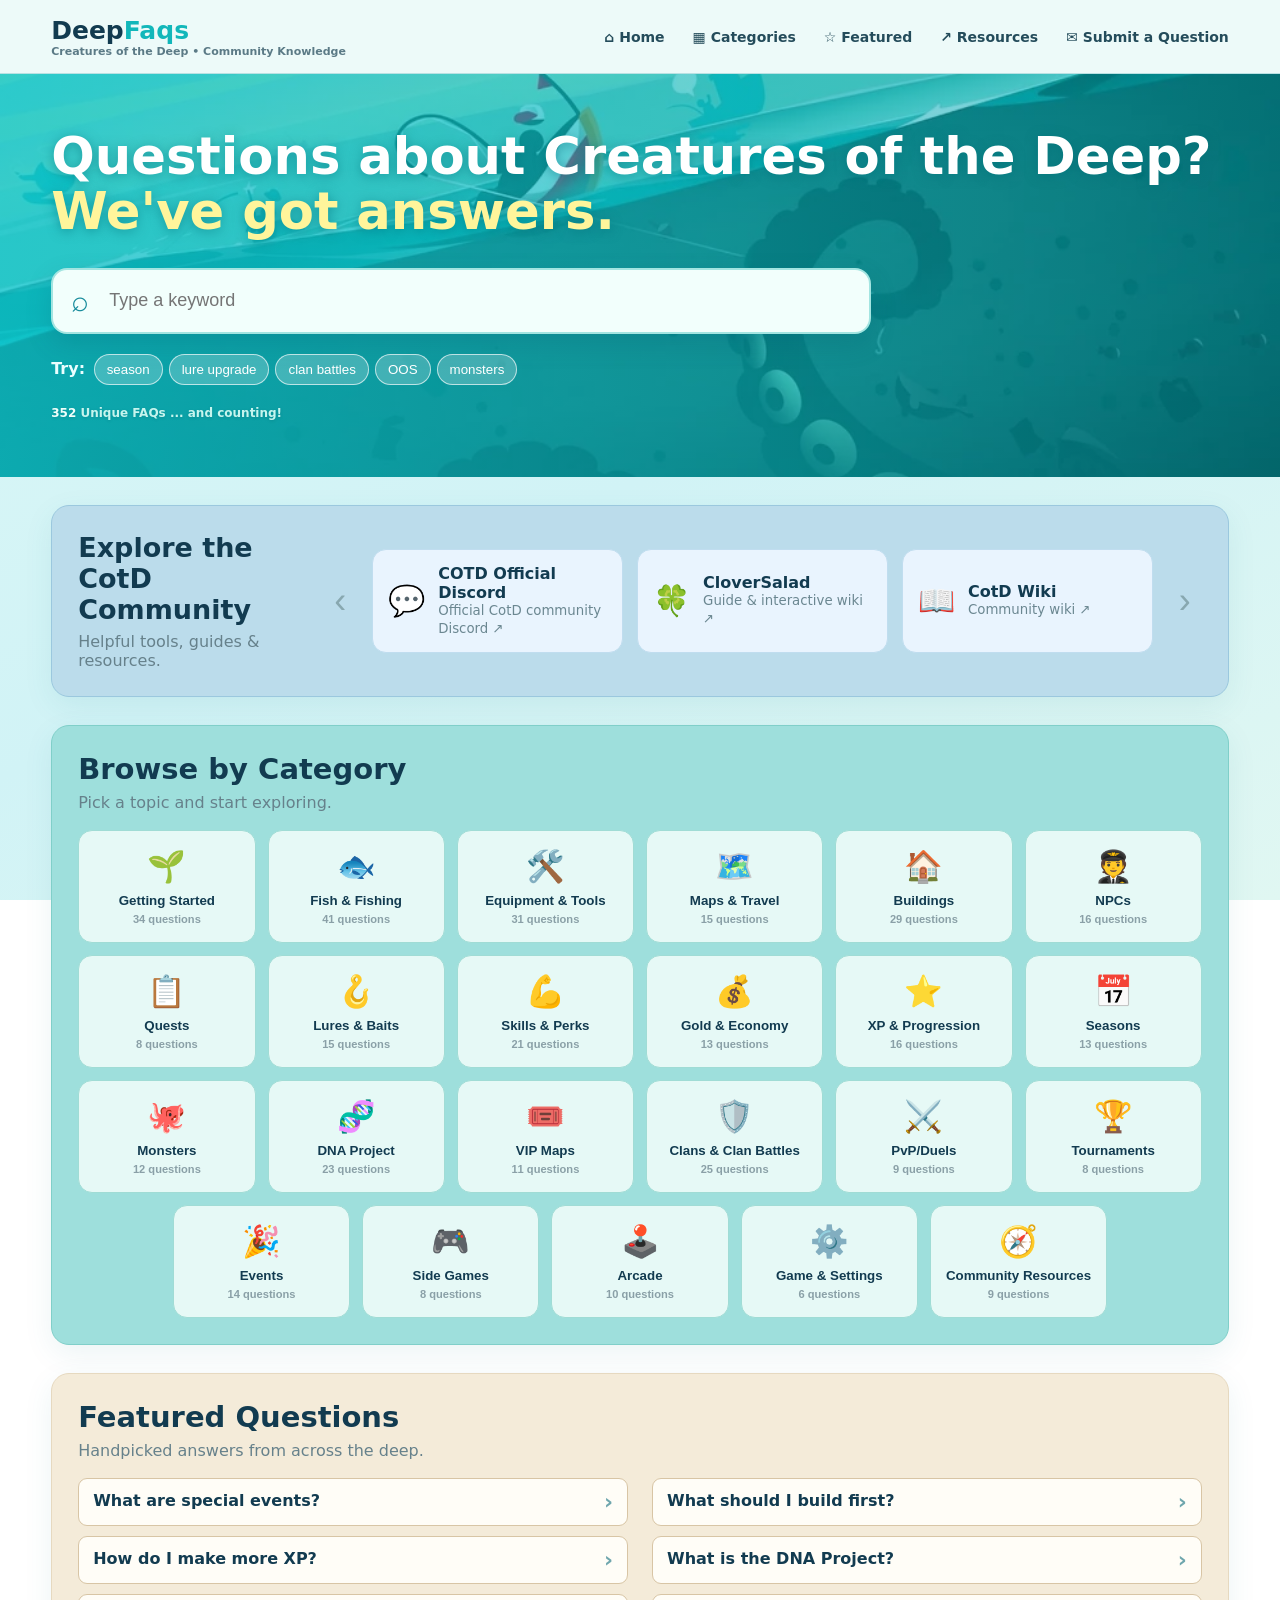
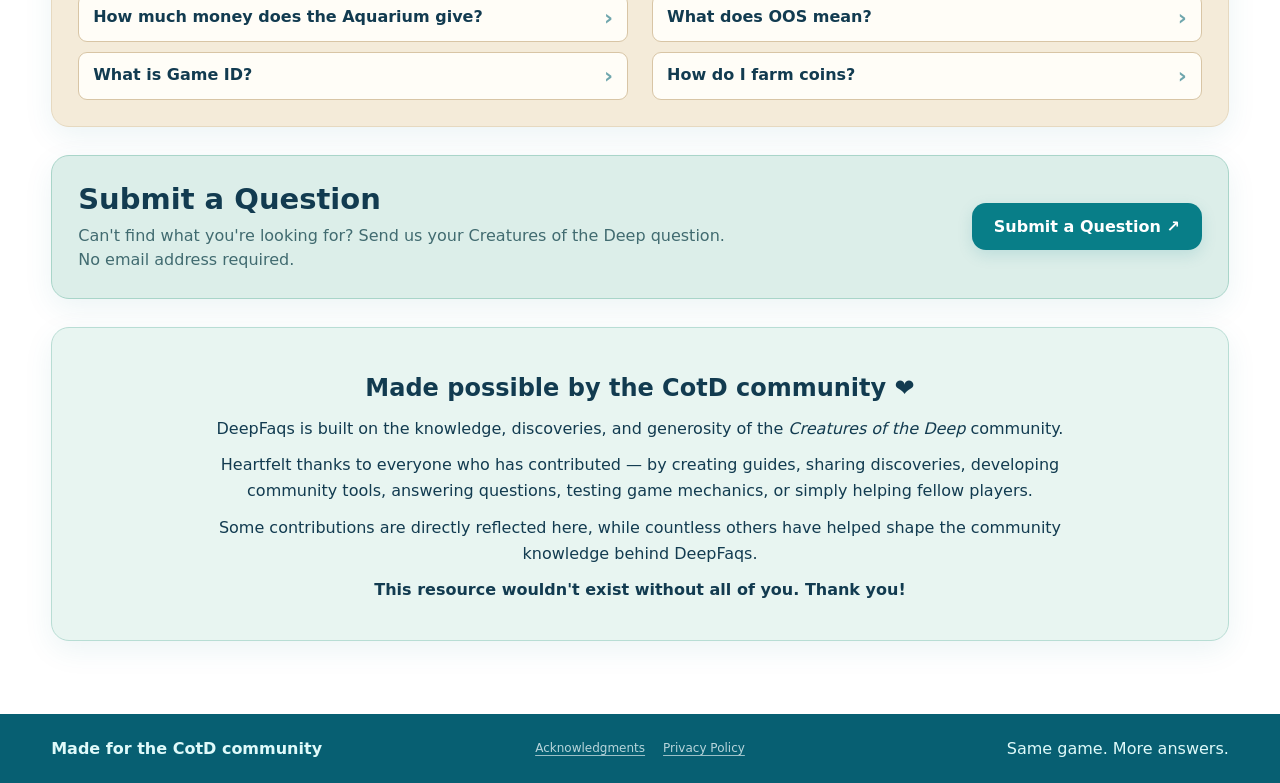
==== index.html @ bf7c3bdf "Add files via upload" ====
<!doctype html>
<html lang="en">
<head>
<meta charset="utf-8"><meta name="viewport" content="width=device-width,initial-scale=1">
<title>DeepFaqs — Creatures of the Deep FAQ</title>
<meta name="description" content="Got questions about Creatures of the Deep? Find quick answers, gameplay tips, and helpful community resources—all in one place! 🎣">
<meta property="og:type" content="website">
<meta property="og:site_name" content="DeepFaqs">
<meta property="og:title" content="Creatures of the Deep FAQ">
<meta property="og:description" content="Got questions about Creatures of the Deep? Find quick answers, gameplay tips, and helpful community resources—all in one place! 🎣">
<meta property="og:url" content="https://deepfaqs.com/">
<meta name="twitter:card" content="summary">
<meta name="twitter:title" content="Creatures of the Deep FAQ">
<meta name="twitter:description" content="Got questions about Creatures of the Deep? Find quick answers, gameplay tips, and helpful community resources—all in one place! 🎣">
<link rel="stylesheet" href="styles.css">
</head>
<body>
<header>
  <a class="brand" href="#home"><span><b>Deep<span>Faqs</span></b><small>Creatures of the Deep • Community Knowledge</small></span></a>
  <nav><a href="#home">⌂ Home</a><a href="#categories">▦ Categories</a><a href="#popular">☆ Featured</a><a href="#resources">↗ Resources</a><a href="#submit-question">✉ Submit a Question</a></nav>
</header>

<main id="home">
<section class="hero">
 <div class="hero-inner">
  <h1>Questions about Creatures of the Deep?<br><em>We've got answers.</em></h1>
  <label class="search"><span>⌕</span><input id="searchInput" placeholder="Type a keyword" autocomplete="off"></label>
  <div class="try">Try: <button>season</button><button>lure upgrade</button><button>clan battles</button><button>OOS</button><button>monsters</button></div>
  <div class="hero-stats" aria-label="DeepFaqs question count"><span><strong id="totalFaqCount">—</strong> Unique FAQs ... and counting!</span></div>
 </div>
</section>

<section id="searchPanel" class="panel hidden">
 <div class="heading"><div><h2>Search Results</h2><p id="resultCount"></p></div><button id="clearSearch">Clear</button></div>
 <div id="results" class="faq-list"></div>
</section>

<section id="resources" class="panel resources">
 <div class="resource-title"><h2>Explore the<br>CotD Community</h2><p>Helpful tools, guides &amp; resources.</p></div>
 <button class="arrow" id="prev">‹</button><div id="resourceCards" class="resource-cards"></div><button class="arrow" id="next">›</button>
</section>

<section id="categories" class="panel">
 <div class="heading"><div><h2>Browse by Category</h2><p>Pick a topic and start exploring.</p></div></div>
 <div id="categoryGrid" class="category-grid"></div>
</section>

<section id="categoryPanel" class="panel hidden">
 <div class="heading"><div><h2 id="categoryTitle"></h2></div><button id="closeCategory">Close</button></div>
 <div id="categoryQuestions" class="faq-list"></div>
</section>

<section id="popular" class="panel">
 <div class="heading"><div><h2>Featured Questions</h2><p>Handpicked answers from across the deep.</p></div></div>
 <div id="popularGrid" class="popular-grid"></div>
</section>
<section id="submit-question" class="panel submit-question">
 <div class="submit-copy"><h2>Submit a Question</h2><p>Can't find what you're looking for? Send us your Creatures of the Deep question.</p><p class="no-email-note">No email address required.</p></div>
 <a class="submit-button" href="https://docs.google.com/forms/d/e/1FAIpQLSfME7LRfwENeoawdsYtV3456_2HnVjpWzk8aNF5sAih8KR_NQ/viewform" target="_blank" rel="noopener noreferrer">Submit a Question ↗</a>
</section>
<section id="acknowledgments" class="panel acknowledgments">
 <div class="acknowledgments-inner">
  <h2>Made possible by the CotD community ❤️</h2>
  <p>DeepFaqs is built on the knowledge, discoveries, and generosity of the <em>Creatures of the Deep</em> community.</p>
  <p>Heartfelt thanks to everyone who has contributed — by creating guides, sharing discoveries, developing community tools, answering questions, testing game mechanics, or simply helping fellow players.</p>
  <p>Some contributions are directly reflected here, while countless others have helped shape the community knowledge behind DeepFaqs.</p>
  <p><strong>This resource wouldn't exist without all of you. Thank you!</strong></p>
 </div>
</section>
</main>

<footer><b>Made for the CotD community</b><span class="footer-links"><a href="#acknowledgments">Acknowledgments</a><a href="privacy.html">Privacy Policy</a></span><span>Same game. More answers.</span></footer>
<script src="data.js"></script><script src="app.js"></script>
</body></html>
---- styles.css ----
:root{--ink:#123b50;--teal:#12bec2;--deep:#075f72;--line:#d7edf1;--panel:rgba(255,255,255,.95)}
*{box-sizing:border-box}html{scroll-behavior:smooth}body{margin:0;font-family:Inter,ui-rounded,"Arial Rounded MT Bold",system-ui,sans-serif;color:var(--ink);background:#eaf8f7}
header{height:74px;background:rgba(255,255,255,.96);display:flex;align-items:center;justify-content:space-between;padding:0 max(4vw,28px);position:sticky;top:0;z-index:10;border-bottom:1px solid #d8eef1}
.brand{display:flex;align-items:center;gap:10px;text-decoration:none;color:var(--ink)}.brand .fish{font-size:32px}.brand b{font-size:25px;display:block}.brand b span{color:#12b7ba}.brand small{display:block;color:#5b7a86;font-size:11px;font-weight:700}
nav{display:flex;gap:28px}nav a{text-decoration:none;color:#244c5b;font-weight:800;font-size:14px}
.hero{min-height:400px;background:linear-gradient(90deg,rgba(15,194,202,.78),rgba(0,151,168,.42)),url("assets/cotd-background.png") center/cover no-repeat;display:flex;align-items:center}
.hero-inner{width:min(1180px,92%);margin:auto;padding:55px 0}.hero h1{font-size:clamp(30px,4vw,54px);line-height:1.08;margin:0 0 28px;color:#fff;text-shadow:0 2px 12px #006b7680}.hero em{font-style:normal;color:#fff59b}
.search{height:66px;background:#fff;border-radius:16px;display:flex;align-items:center;max-width:820px;box-shadow:0 8px 24px #07576c35}.search span{font-size:30px;padding:0 18px;color:#168b9b}.search input{border:0;outline:0;width:100%;font-size:18px;color:var(--ink);background:transparent;padding-right:20px}
.try{margin-top:15px;color:#eaffff;font-weight:800}.try button{border:1px solid rgba(255,255,255,.65);background:rgba(255,255,255,.22);color:#fff;border-radius:20px;padding:7px 12px;margin:5px 3px;cursor:pointer}
main{padding-bottom:45px}.panel{width:min(1180px,92%);margin:28px auto;background:var(--panel);border:1px solid var(--line);border-radius:18px;box-shadow:0 9px 30px #0b718014;padding:26px}
.resources{display:grid;grid-template-columns:230px 34px 1fr 34px;align-items:center;gap:15px}.resource-title h2{font-size:27px;margin:0}.resource-title p,.heading p{color:#66818b;margin:7px 0 0}.resource-cards{display:grid;grid-template-columns:repeat(3,1fr);gap:14px}.resource-card{display:flex;align-items:center;gap:13px;padding:15px;border:1px solid var(--line);border-radius:14px;text-decoration:none;color:var(--ink);background:#fff}.resource-card:hover{transform:translateY(-2px);box-shadow:0 7px 18px #0b718018}.resource-icon{font-size:30px}.resource-card b{display:block}.resource-card small{color:#6b8791}.arrow{border:0;background:transparent;font-size:36px;color:#88a8b0;cursor:pointer}
.heading{display:flex;justify-content:space-between;align-items:center;margin-bottom:18px}.heading h2{margin:0;font-size:29px}.heading button{border:0;background:#e5f7f6;color:#087f86;border-radius:18px;padding:8px 14px;font-weight:800;cursor:pointer}
.category-grid{display:grid;grid-template-columns:repeat(5,1fr);gap:12px}.cat{border:1px solid var(--line);background:#fff;border-radius:14px;padding:17px 10px;text-align:center;cursor:pointer;color:var(--ink);font-weight:800}.cat:hover{background:#f1fbfb}.cat .ico{font-size:31px;display:block;margin-bottom:8px}
.faq-list{display:grid;gap:9px}.faq{border:1px solid var(--line);background:#fff;border-radius:12px;padding:13px 15px}.faq b{font-size:15px}.faq .pending{display:block;color:#8aa0a7;font-size:12px;margin-top:5px}
.popular-grid{display:grid;grid-template-columns:1fr 1fr;gap:10px 24px}.popular-item{padding:12px 14px;border-bottom:1px solid var(--line);font-weight:750}.popular-item span{float:right;color:#6fa6ad}
footer{background:#075f72;color:#dffafa;padding:25px max(4vw,28px);display:flex;justify-content:space-between}.hidden{display:none!important}
@media(max-width:850px){header nav{display:none}.resources{grid-template-columns:1fr}.resources .arrow{display:none}.resource-cards{grid-template-columns:1fr 1fr}.category-grid{grid-template-columns:repeat(3,1fr)}.popular-grid{grid-template-columns:1fr}}
@media(max-width:540px){.hero{min-height:370px}.hero-inner{padding:35px 0}.resource-cards{grid-template-columns:1fr}.category-grid{grid-template-columns:repeat(2,1fr)}.panel{padding:18px}footer{gap:8px;flex-direction:column}}

.brand-shark{
  width:76px;
  height:52px;
  object-fit:contain;
  transform:scaleX(-1);
  transform-origin:center;
  flex:0 0 auto;
}
@media(max-width:540px){
  .brand-shark{width:58px;height:40px}
}

.faq p{margin:8px 0 0;line-height:1.55;color:#3f626f}
.faq-links{display:flex;flex-wrap:wrap;gap:8px;margin-top:10px}
.faq-link{display:inline-block;text-decoration:none;color:#087f86;background:#e9f8f7;border:1px solid #cdeceb;border-radius:16px;padding:6px 10px;font-size:12px;font-weight:800}
.faq-link:hover{background:#dff4f2}

/* v0.1.14 — softer ocean color treatment; layout unchanged */
:root{--panel:rgba(230,247,247,.94);--line:#bcdfe2}
body{background:linear-gradient(155deg,#e5f5f4 0%,#dff2f6 48%,#eaf7ef 100%);background-attachment:fixed}
header{background:rgba(238,250,249,.97);border-bottom-color:#b9e1e3}
.search{background:#f2fffc;border:2px solid #a3e5e1;box-shadow:0 10px 26px #07576c30}
.panel{background:rgba(229,246,246,.94);border-color:#b9dfe2;box-shadow:0 9px 30px #0b718014}
.panel:has(.resources){background:rgba(216,241,233,.94)}
.resource-card{background:#e5f1fb;border-color:#c5e0ee}
.resource-card:nth-child(2){background:#e5f5f4;border-color:#bfe2de}
.resource-card:nth-child(3){background:#fff0d5;border-color:#efdcb8}
.cat{background:#e5f5f4;border-color:#c0e1dc;transition:background .15s,transform .15s}
.cat:nth-child(4n + 2){background:#e5f1fb;border-color:#c5dfee}
.cat:nth-child(4n + 3){background:#fff0d5;border-color:#eddab5}
.cat:nth-child(4n){background:#d8f1e9;border-color:#b9dfd2}
.cat:hover{background:#c6ece9;transform:translateY(-2px)}
.faq{background:#f0faf9;border-color:#c4e5e5}
.faq:nth-child(even){background:#e7f3fc;border-color:#c7dfea}
.faq:nth-child(4n){background:#fef3df;border-color:#eddfc2}
.popular-item{background:rgba(255,255,255,.24);border-radius:8px;border-bottom-color:#bddde0}
.faq-link{background:#d9f3ef}


/* v0.1.15 — consistent section color identities, muted sand */
body{background:linear-gradient(155deg,#e5f5f4 0%,#e6f4f6 55%,#e7f5f0 100%);background-attachment:fixed}
/* Community: coordinated ocean blue */
#resources.panel{background:#e3f0fc;border-color:#c4ddec}
#resources .resource-card,#resources .resource-card:nth-child(2),#resources .resource-card:nth-child(3){background:#f0f7fe;border-color:#c9dfef}
#resources .resource-card:hover{background:#d6eafb}
/* Categories: coordinated seafoam, not random alternating colors */
#categories.panel{background:#ddf3f1;border-color:#b7e0da}
#categories .cat,#categories .cat:nth-child(4n + 2),#categories .cat:nth-child(4n + 3),#categories .cat:nth-child(4n){background:#effaf8;border-color:#c0e2dc}
#categories .cat:hover{background:#ccece7}
/* Popular: quieter warm sand */
#popular.panel{background:#f4ebd9;border-color:#e6d9c0}
#popular .popular-item{background:#fbf5e9;border-bottom-color:#e3d5bd}
/* Search and FAQ details: unified lagoon green */
#searchPanel.panel,#categoryPanel.panel{background:#ddf1e9;border-color:#b8decd}
#searchPanel .faq,#categoryPanel .faq,#searchPanel .faq:nth-child(even),#categoryPanel .faq:nth-child(even),#searchPanel .faq:nth-child(4n),#categoryPanel .faq:nth-child(4n){background:#f0faf5;border-color:#c4e3d5}
#searchPanel .faq-link,#categoryPanel .faq-link{background:#dff3e9;border-color:#b7dfcd}

/* v0.1.16 — deepen section panes for button contrast */
#resources.panel{background:#bbdceb;border-color:#9bc8de}
#categories.panel{background:#b7ddd5;border-color:#96c9bf}

/* v0.1.18 — navigable popular questions and question submission */
.popular-item{display:block;width:100%;text-align:left;color:var(--ink);font:inherit;font-weight:750;cursor:pointer;border:1px solid #e3d5bd;border-radius:9px;transition:background .15s,transform .15s,box-shadow .15s}
.popular-item:hover,.popular-item:focus-visible{background:#fffaf1!important;transform:translateY(-2px);box-shadow:0 4px 12px #866c3820;outline-color:#0d8990}
.popular-item span{font-size:22px;line-height:1}
.faq{scroll-margin-top:100px}
.faq-highlight{outline:3px solid #159c9d;outline-offset:2px;box-shadow:0 0 0 6px #159c9d1b;background:#fff!important;transition:box-shadow .2s}
.submit-question{display:flex;align-items:center;justify-content:space-between;gap:24px;background:#dceee9;border-color:#a9d5c9}
.submit-copy h2{font-size:29px;margin:0 0 8px}
.submit-copy p{margin:0;color:#416b70;line-height:1.5;max-width:680px}
.submit-button{display:inline-flex;align-items:center;justify-content:center;flex-shrink:0;border-radius:14px;padding:14px 22px;background:#087e88;color:white;text-decoration:none;font-weight:800;box-shadow:0 5px 15px #087e8825}
.submit-button:hover,.submit-button:focus-visible{background:#05646e}
@media(max-width:650px){.submit-question{flex-direction:column;align-items:stretch}.submit-button{width:100%}}

/* v0.1.26 — privacy footer link and standalone policy page */
footer a{color:#e6ffff;text-decoration:underline;text-underline-offset:3px;font-weight:700}
footer a:hover,footer a:focus-visible{color:#fff}
.privacy-main{width:min(880px,92%);margin:38px auto 55px;padding:0}
.privacy-panel{background:#f0faf5;border:1px solid #b8decd;border-radius:18px;padding:clamp(22px,4vw,44px);box-shadow:0 9px 30px #0b718014}
.privacy-panel h1{margin:0 0 8px;font-size:clamp(30px,4vw,42px)}
.privacy-panel h2{font-size:20px;margin:28px 0 8px}
.privacy-panel p,.privacy-panel li{line-height:1.7;color:#365a66}
.privacy-panel a{color:#087e88;overflow-wrap:anywhere}
.privacy-updated{font-size:14px;color:#66818b!important}
.privacy-back{display:inline-block;margin-bottom:18px;color:#087e88;font-weight:800;text-decoration:none}
@media(max-width:850px){footer{flex-wrap:wrap;gap:10px}}

/* v0.1.27 — centered footer privacy link */
footer{display:grid;grid-template-columns:1fr auto 1fr;align-items:center;column-gap:20px}
footer>a{justify-self:center;text-align:center}
footer>span{justify-self:end;text-align:right}
@media(max-width:650px){footer{display:flex;flex-direction:column;align-items:center;text-align:center;gap:10px}footer>span{text-align:center}}

/* v0.1.31 — quieter, centered privacy link */
footer>a[href="privacy.html"]{font-size:12px;font-weight:400;color:#b8d5db;text-decoration-color:#9bbfc6;text-underline-offset:3px}
footer>a[href="privacy.html"]:hover,footer>a[href="privacy.html"]:focus-visible{color:#ffffff}

/* v0.1.32 — consistent resource carousel card dimensions */
#resources .resource-cards{align-items:stretch}
#resources .resource-card{height:104px;min-width:0;box-sizing:border-box;overflow-wrap:anywhere}
#resources .resource-card>span:last-child{min-width:0}
#resources .resource-card small{display:block;line-height:1.35}
@media(max-width:850px){#resources .resource-card{height:112px}}
@media(max-width:540px){#resources .resource-card{height:96px}}
/* Compact structured price table inside FAQ answers */
.faq-data-table{border-collapse:collapse;margin:12px 0 5px;max-width:390px;width:100%;font-size:14px}
.faq-data-table th,.faq-data-table td{border:1px solid #c9e2df;padding:7px 12px;text-align:left}
.faq-data-table th{background:#d8efea}
.faq-data-table tr:nth-child(even){background:#f3faf8}

/* v0.1.34: compact category rows, centered when incomplete */
.category-grid{display:flex;flex-wrap:wrap;justify-content:center;gap:12px}
.category-grid>.cat{box-sizing:border-box;min-width:0;flex:0 0 calc((100% - 60px)/6)}
@media(max-width:1050px){.category-grid>.cat{flex-basis:calc((100% - 24px)/3)}}
@media(max-width:540px){.category-grid>.cat{flex-basis:calc((100% - 12px)/2);padding:14px 7px}.category-grid>.cat .ico{font-size:27px}}

/* v0.1.35: consistent references and readable long-form FAQ answers */
.faq-links{display:flex;flex-direction:column;align-items:flex-start;gap:5px}
.faq-link-item{font-size:.92em}
.faq p + p{margin-top:9px}

/* v0.1.37 — two-resource carousel and scannable daily rewards */
#resources .resource-cards{grid-template-columns:repeat(2,minmax(0,1fr))}
.faq-bullets{margin:8px 0 5px;padding-left:21px;line-height:1.55}
.faq-bullets li+li{margin-top:5px}
@media(max-width:540px){#resources .resource-cards{grid-template-columns:minmax(0,1fr)}#resources .resource-card:nth-child(2){display:none}#resources .arrow{display:block}#resources .resources{grid-template-columns:32px minmax(0,1fr) 32px}#resources .resource-title{grid-column:1/-1}#resources #prev{grid-column:1;grid-row:2}#resources #resourceCards{grid-column:2;grid-row:2}#resources #next{grid-column:3;grid-row:2}}

/* v0.1.38 — restore three community resource cards on desktop */
@media(min-width:851px){#resources .resource-cards{grid-template-columns:repeat(3,minmax(0,1fr))}}
@media(min-width:541px) and (max-width:850px){#resources .resource-cards{grid-template-columns:repeat(3,minmax(0,1fr))}}

/* v0.1.39 — anchor destinations clear the sticky header */
html{scroll-padding-top:110px}
#home,#resources,#categories,#popular,#submit-question,#categoryPanel,#searchPanel{scroll-margin-top:110px}
@media(max-width:540px){html{scroll-padding-top:78px}#home,#resources,#categories,#popular,#submit-question,#categoryPanel,#searchPanel{scroll-margin-top:78px}}

/* v0.1.40 — community acknowledgments */
.acknowledgments{background:#e8f5f1;border-color:#b8ddd4;text-align:center}
.acknowledgments-inner{max-width:780px;margin:0 auto}
.acknowledgments h2{margin-bottom:14px}
.acknowledgments p{line-height:1.65;margin:10px auto}
.footer-links{display:flex;justify-content:center;align-items:center;gap:18px}
.footer-links a{font-size:12px;font-weight:400;color:#b8d5db;text-decoration:underline;text-decoration-color:#9bbfc6;text-underline-offset:3px}
.footer-links a:hover,.footer-links a:focus-visible{color:white}
#acknowledgments{scroll-margin-top:110px}
@media(max-width:540px){#acknowledgments{scroll-margin-top:78px}.footer-links{flex-wrap:wrap}}


/* v0.1.41 — responsive community resource carousel */
#resources .resources{min-width:0}
#resources .resource-title,#resources .resource-cards,#resources .resource-card{min-width:0}
#resources .resource-card>span:last-child{min-width:0;overflow-wrap:normal;word-break:normal}
#resources .resource-card b,#resources .resource-card small{overflow-wrap:break-word;word-break:normal}
@media (min-width:541px) and (max-width:850px){
  #resources.resources{grid-template-columns:30px minmax(0,1fr) 30px;gap:10px}
  #resources .resource-title{grid-column:1/-1;grid-row:1}
  #resources #prev{display:block;grid-column:1;grid-row:2}
  #resources #resourceCards{grid-column:2;grid-row:2;grid-template-columns:repeat(2,minmax(0,1fr))}
  #resources .resource-card:nth-child(n+3){display:none}
  #resources #next{display:block;grid-column:3;grid-row:2}
}
@media (max-width:540px){
  #resources.resources{display:grid;grid-template-columns:24px minmax(0,1fr) 24px;column-gap:7px;row-gap:12px;align-items:center}
  #resources .resource-title{grid-column:1/-1;grid-row:1;width:100%}
  #resources .resource-title h2{font-size:clamp(22px,7vw,27px);line-height:1.15}
  #resources #prev{display:block;grid-column:1;grid-row:2;font-size:30px;padding:0}
  #resources #resourceCards{grid-column:2;grid-row:2;display:grid;grid-template-columns:minmax(0,1fr);width:100%;min-width:0;gap:0}
  #resources .resource-card{display:flex;min-width:0;width:100%;height:auto;min-height:106px;padding:12px 10px;gap:9px}
  #resources .resource-card:nth-child(n+2){display:none}
  #resources .resource-icon{font-size:25px;flex:0 0 auto}
  #resources #next{display:block;grid-column:3;grid-row:2;font-size:30px;padding:0}
}
/* Balanced wrapping without manual line breaks; preserves the approved copy. */
.acknowledgments-inner{max-width:880px}
.acknowledgments p{text-wrap:pretty}
.acknowledgments h2{text-wrap:balance}

/* v0.1.46 — understated live collection counts beneath suggested searches */
.hero-stats{display:flex;align-items:center;flex-wrap:wrap;gap:6px 10px;margin-top:14px;color:rgba(255,255,255,.86);font-size:12px;font-weight:500;line-height:1.5;text-shadow:0 1px 3px rgba(0,70,80,.2)}
.hero-stats strong{color:#fff;font-weight:750}
.hero-stats-separator{opacity:.65}
@media(max-width:540px){.hero-stats{margin-top:12px;font-size:11px;gap:4px 7px}}

/* v0.1.48: understated, readable count on the ocean hero */
.hero-stats{color:#c6f5ee;font-weight:600}
.hero-stats strong{color:#f0fffb}

/* v0.1.53: search results are compact, accessible accordions without category labels. */
#searchPanel .search-faq{padding:0;overflow:hidden}
#searchPanel .search-faq summary{list-style:none;display:flex;align-items:center;justify-content:space-between;gap:12px;cursor:pointer;padding:13px 15px;font-size:15px;font-weight:750;color:var(--ink)}
#searchPanel .search-faq summary::-webkit-details-marker{display:none}
#searchPanel .search-faq summary::after{content:"⌄";font-size:20px;line-height:1;color:#4b8d90;flex-shrink:0;transition:transform .15s}
#searchPanel .search-faq[open] summary::after{transform:rotate(180deg)}
#searchPanel .search-faq summary:focus-visible{outline:2px solid #159c9d;outline-offset:-3px;border-radius:12px}
#searchPanel .search-faq-answer{border-top:1px solid #c4e3d5;padding:0 15px 14px}
#searchPanel .search-faq-answer p:first-child{margin-top:12px}


/* v0.1.54 color trial — Option 2 softened; CSS colors only.
   Preserve the original hero image, overlay, content and layout. */
body {
  background: linear-gradient(155deg, #ddf8f6 0%, #d1f3f6 52%, #e0f7f2 100%);
  background-attachment: fixed;
}
#categories.panel {
  background: #9edfdc;
  border-color: #80cfc9;
}
#categories .cat,
#categories .cat:nth-child(4n + 2),
#categories .cat:nth-child(4n + 3),
#categories .cat:nth-child(4n) {
  background: #effbfa;
  border-color: #a6ded9;
}
#categories .cat:hover {
  background: #d9f7f4;
}

/* v0.1.55 — early switch to two resource cards before three become cramped. */
@media (min-width:851px) and (max-width:1180px){
 #resources.resources{grid-template-columns:220px 30px minmax(0,1fr) 30px;gap:10px}
 #resources #resourceCards{grid-template-columns:repeat(2,minmax(0,1fr))}
 #resources .resource-card:nth-child(n+3){display:none}
}

/* v0.1.56a: tiny saturation adjustment ONLY. Keep all cards within each
   section identical; leave Featured Questions and FAQ cards untouched. */
#categories .cat,
#categories .cat:nth-child(4n + 2),
#categories .cat:nth-child(4n + 3),
#categories .cat:nth-child(4n) {
  background: #e6f9f6;
  border-color: #a0dcd5;
}
#resources .resource-card,
#resources .resource-card:nth-child(2),
#resources .resource-card:nth-child(3) {
  background: #e9f4fe;
  border-color: #c0ddef;
}

/* v0.1.57: Featured Questions only — subtle card-to-panel contrast.
   Preserve beige panel, category/resource colors and all layout rules. */
#popular .popular-item {
  background: #fffdf7;
  border-color: #d8c5a5;
  border-bottom-color: #d8c5a5;
}
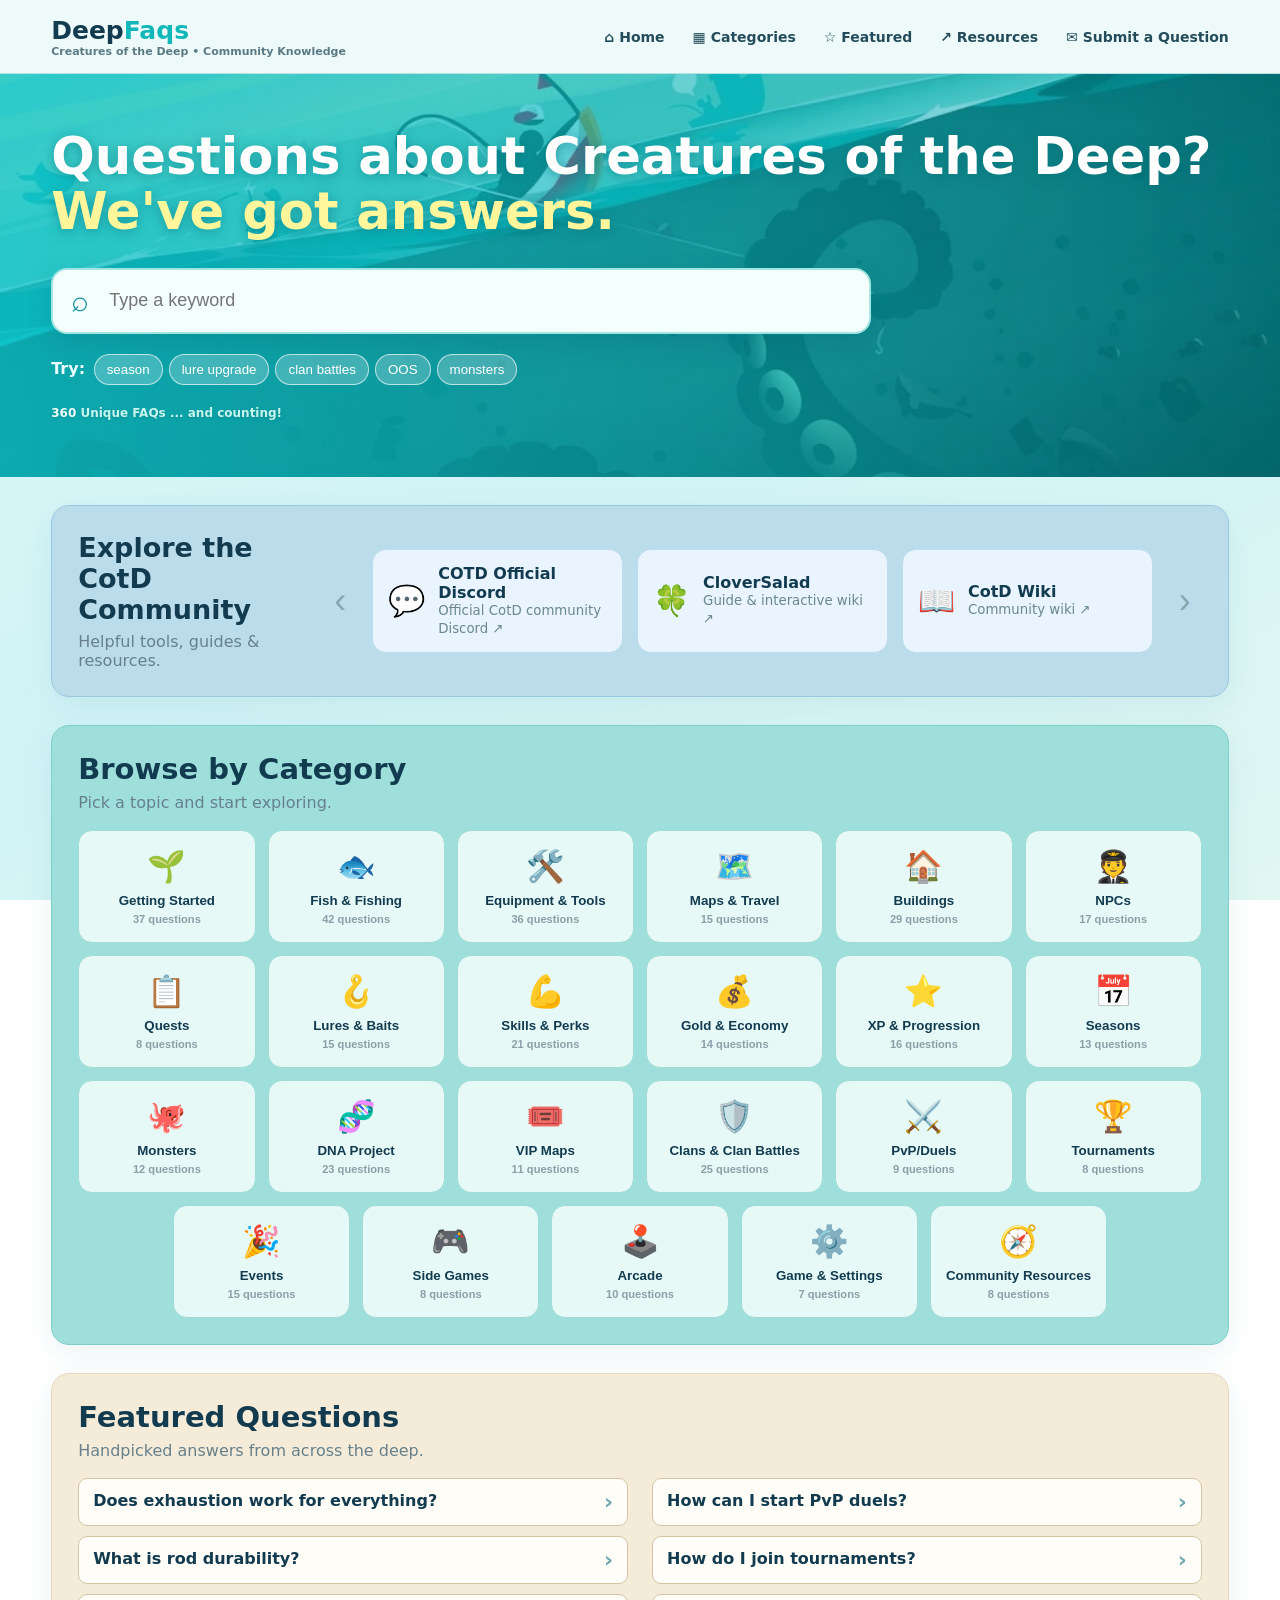
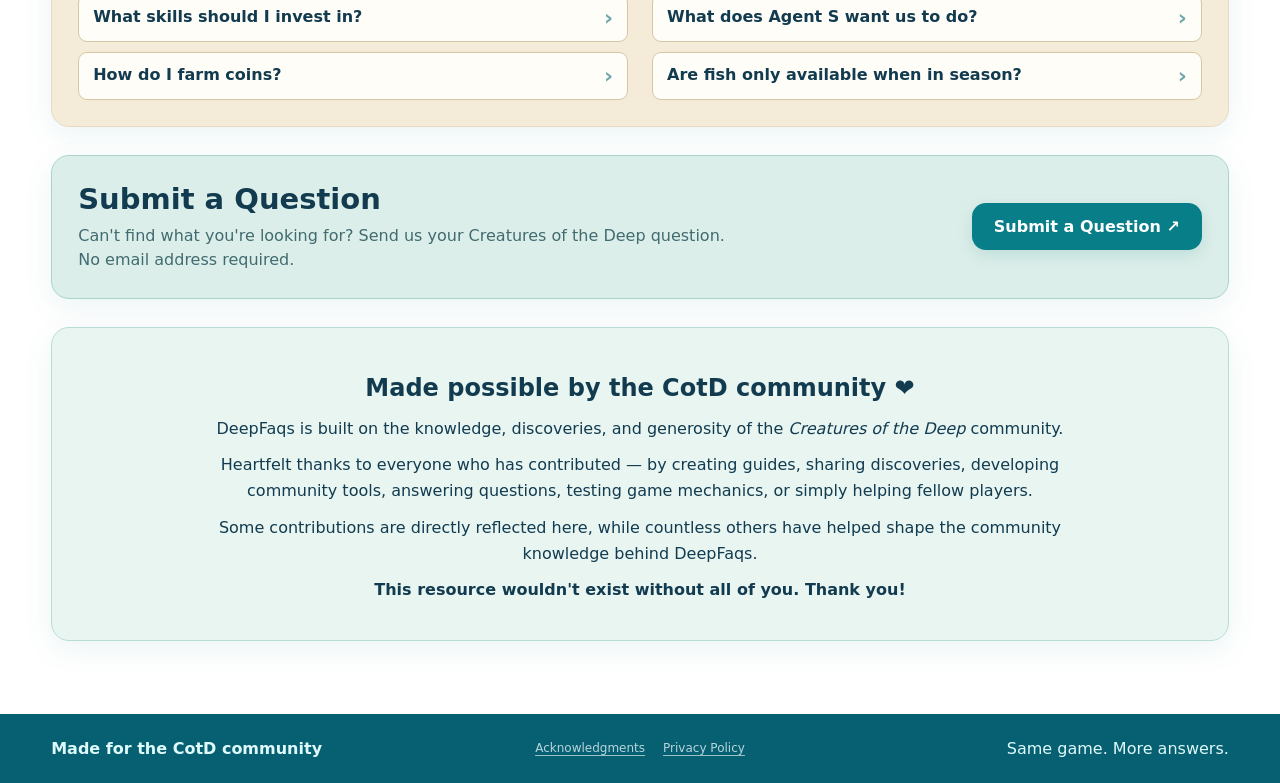
==== commit dfe16481: "Add files via upload" ====
--- a/index.html
+++ b/index.html
@@ -12,6 +12,10 @@
 <meta name="twitter:card" content="summary">
 <meta name="twitter:title" content="Creatures of the Deep FAQ">
 <meta name="twitter:description" content="Got questions about Creatures of the Deep? Find quick answers, gameplay tips, and helpful community resources—all in one place! 🎣">
+<link rel="icon" href="favicon.ico" sizes="any">
+<link rel="icon" type="image/png" sizes="32x32" href="assets/favicon-32.png">
+<link rel="icon" type="image/png" sizes="16x16" href="assets/favicon-16.png">
+<link rel="apple-touch-icon" sizes="180x180" href="assets/favicon-180.png">
 <link rel="stylesheet" href="styles.css">
 </head>
 <body>
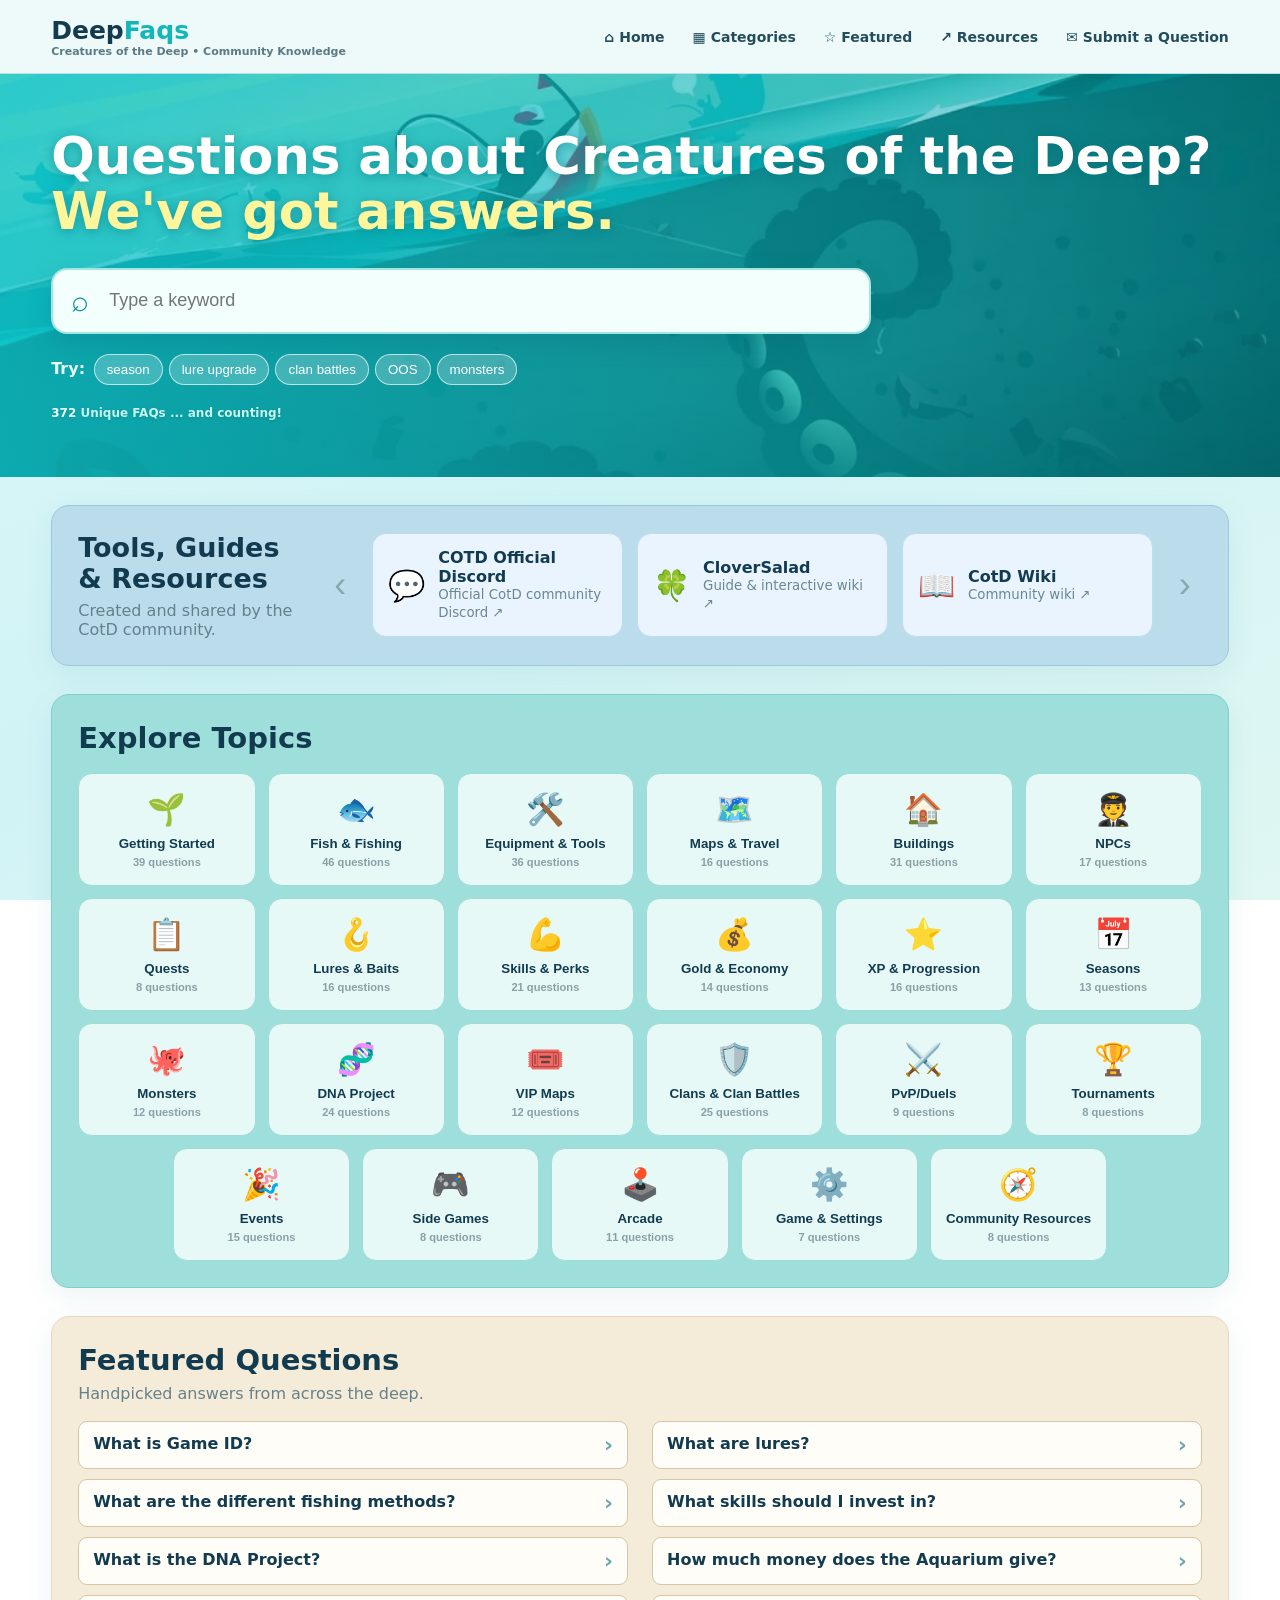
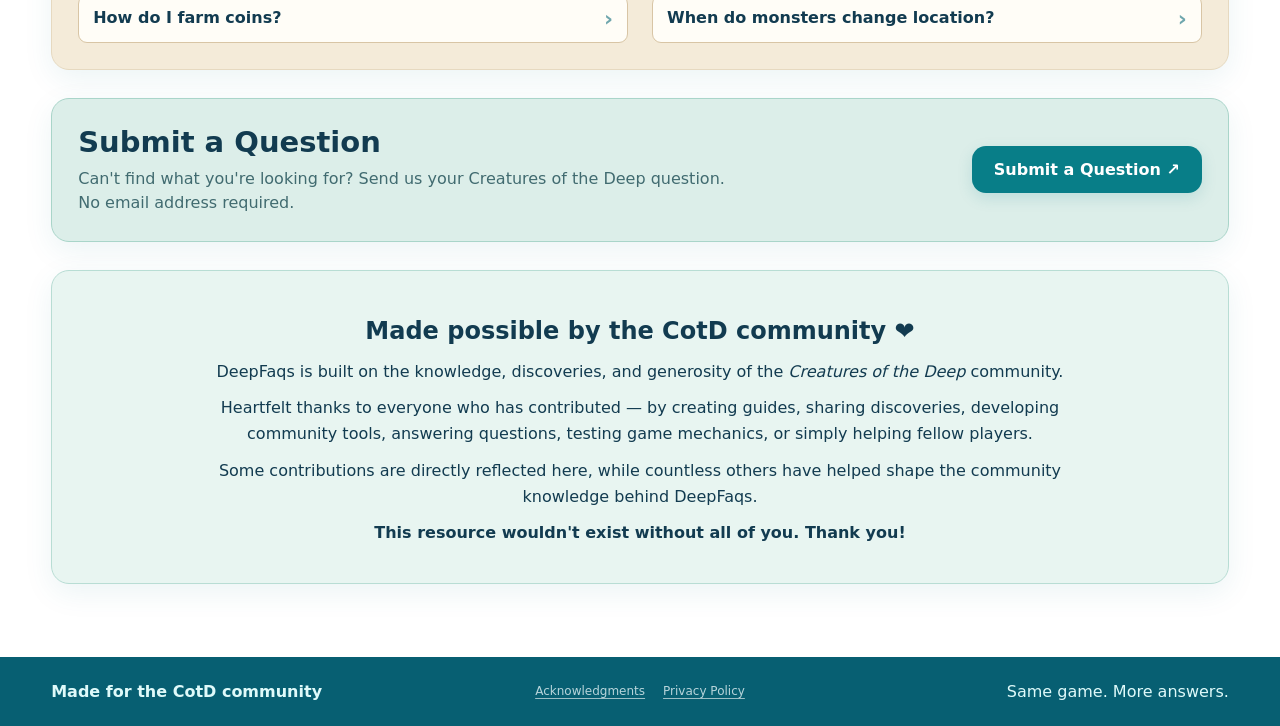
==== commit adf08332: "Add files via upload" ====
--- a/index.html
+++ b/index.html
@@ -40,12 +40,12 @@
 </section>
 
 <section id="resources" class="panel resources">
- <div class="resource-title"><h2>Explore the<br>CotD Community</h2><p>Helpful tools, guides &amp; resources.</p></div>
+ <div class="resource-title"><h2>Tools, Guides &amp; Resources</h2><p>Created and shared by the CotD community.</p></div>
  <button class="arrow" id="prev">‹</button><div id="resourceCards" class="resource-cards"></div><button class="arrow" id="next">›</button>
 </section>
 
 <section id="categories" class="panel">
- <div class="heading"><div><h2>Browse by Category</h2><p>Pick a topic and start exploring.</p></div></div>
+ <div class="heading"><div><h2>Explore Topics</h2></div></div>
  <div id="categoryGrid" class="category-grid"></div>
 </section>
 
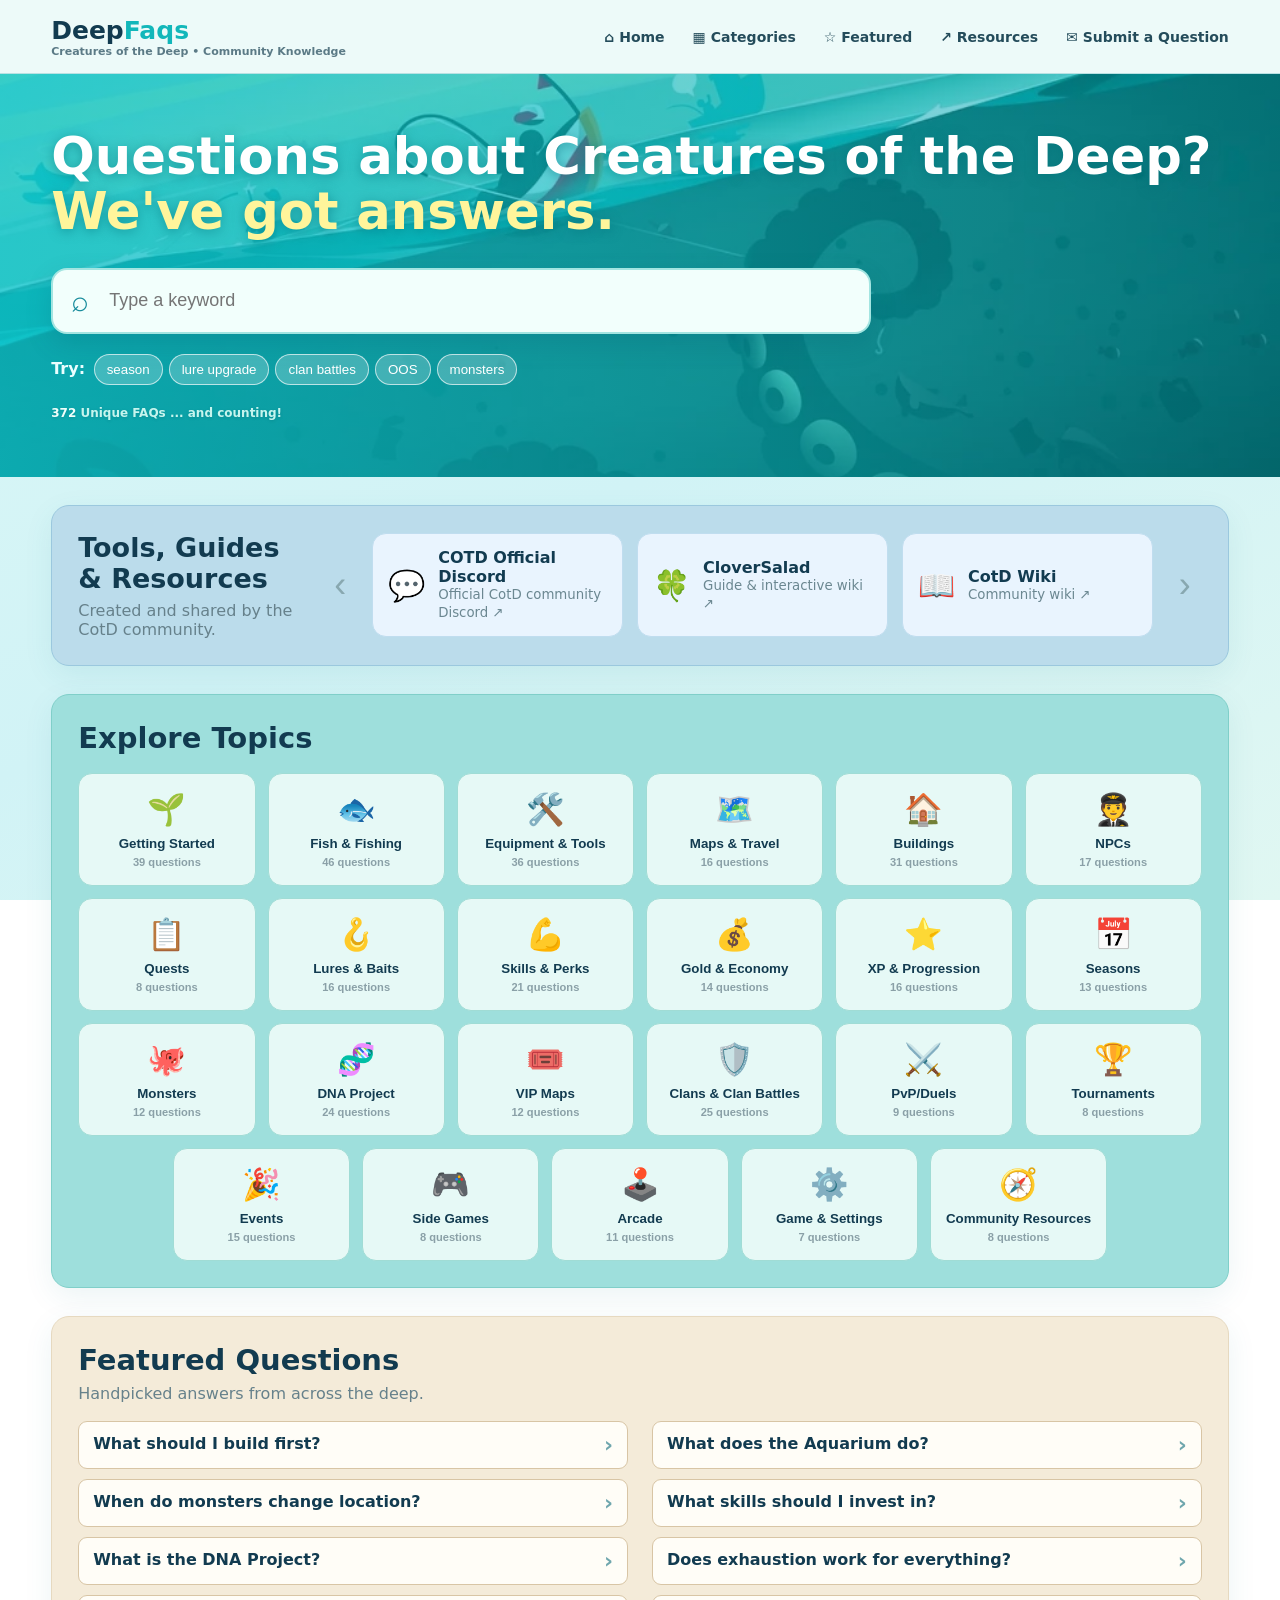
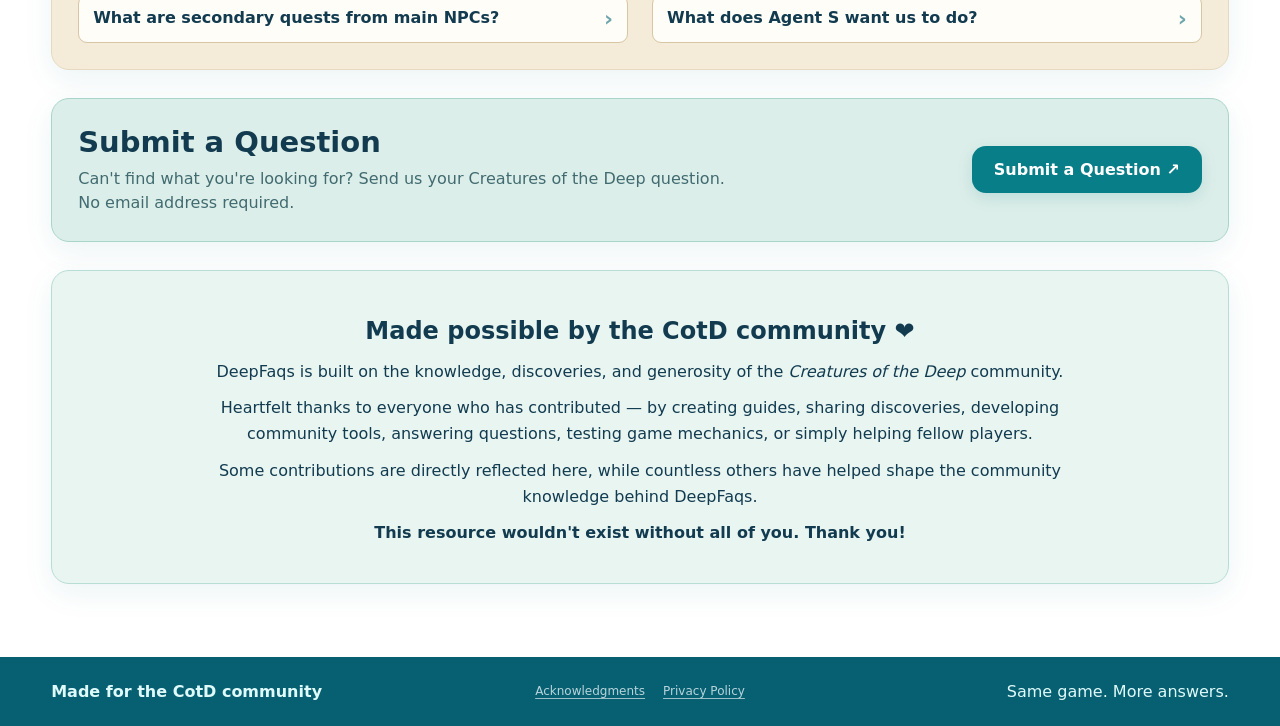
==== commit a70353f1: "Add files via upload" ====
--- a/index.html
+++ b/index.html
@@ -35,7 +35,7 @@
 </section>
 
 <section id="searchPanel" class="panel hidden">
- <div class="heading"><div><h2>Search Results</h2><p id="resultCount"></p></div><button id="clearSearch">Clear</button></div>
+ <div class="heading"><h2 id="resultCount" aria-live="polite"></h2><button id="clearSearch">Clear</button></div>
  <div id="results" class="faq-list"></div>
 </section>
 
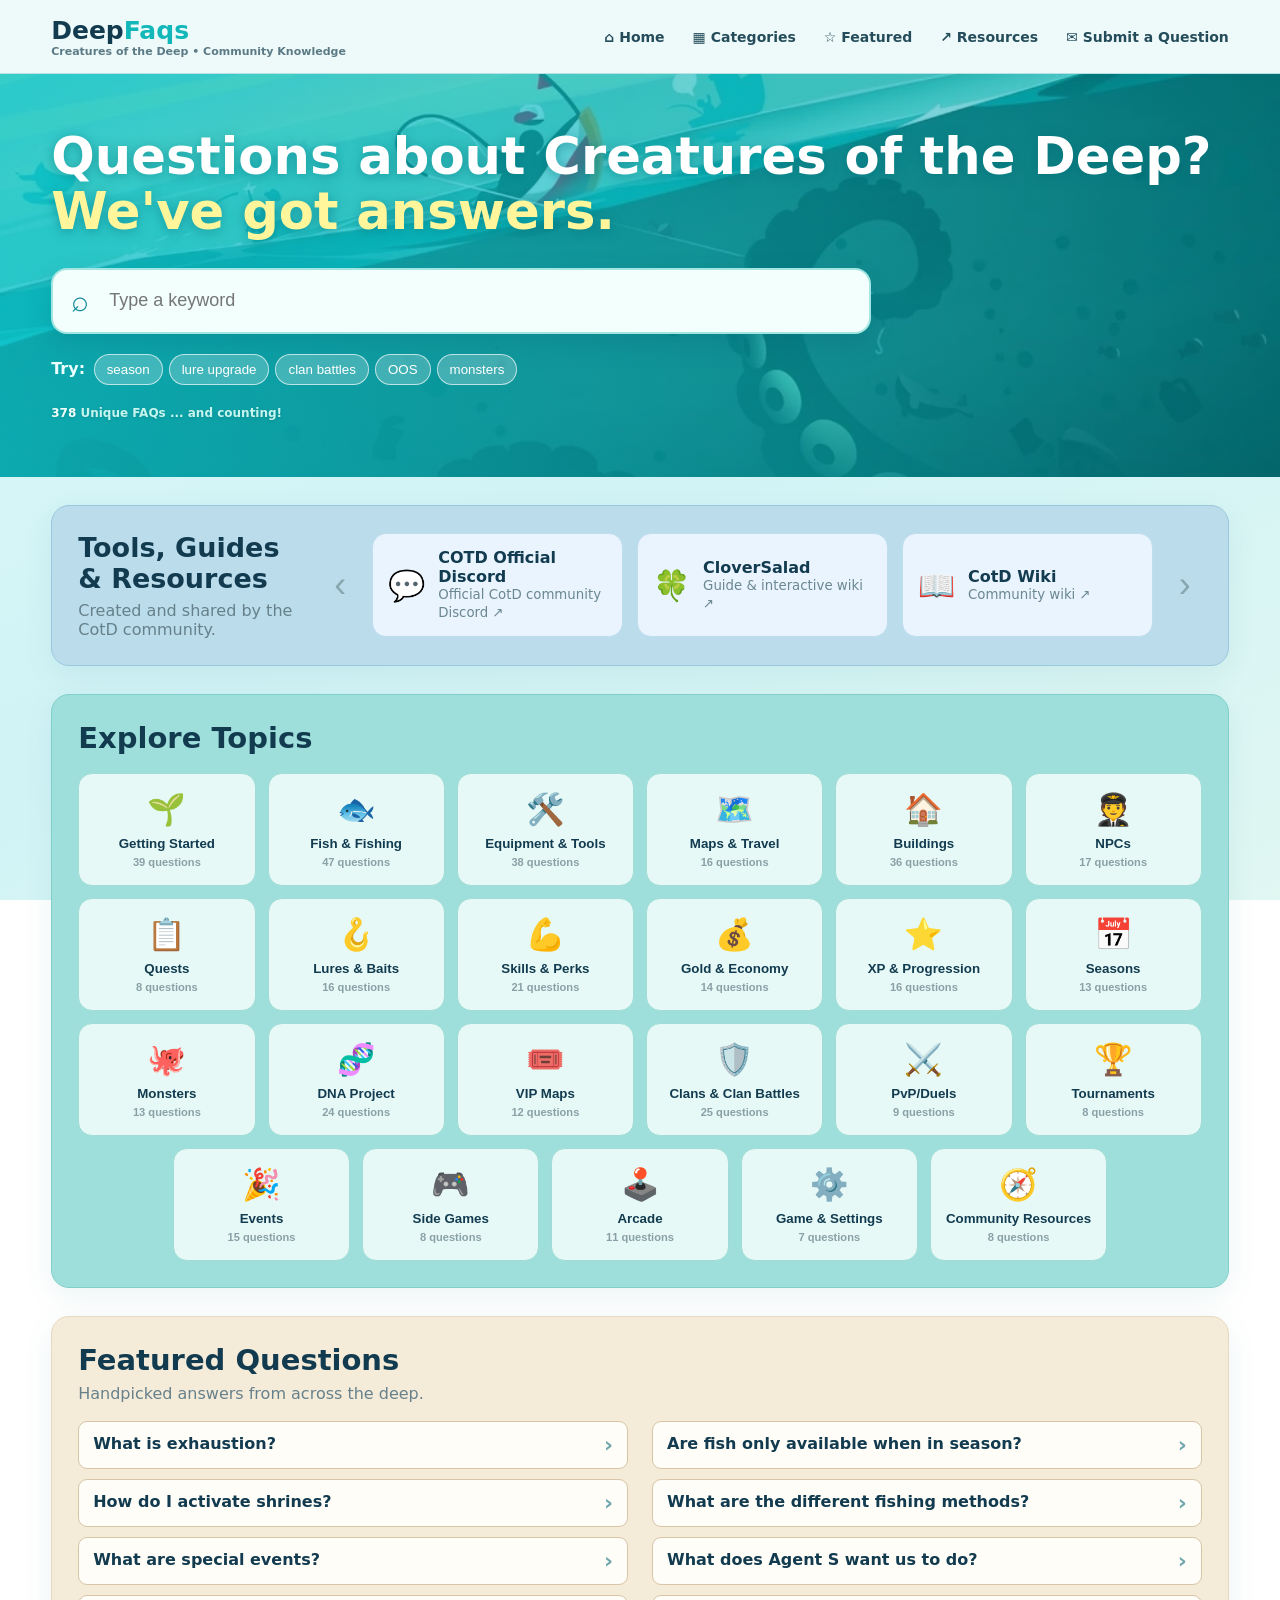
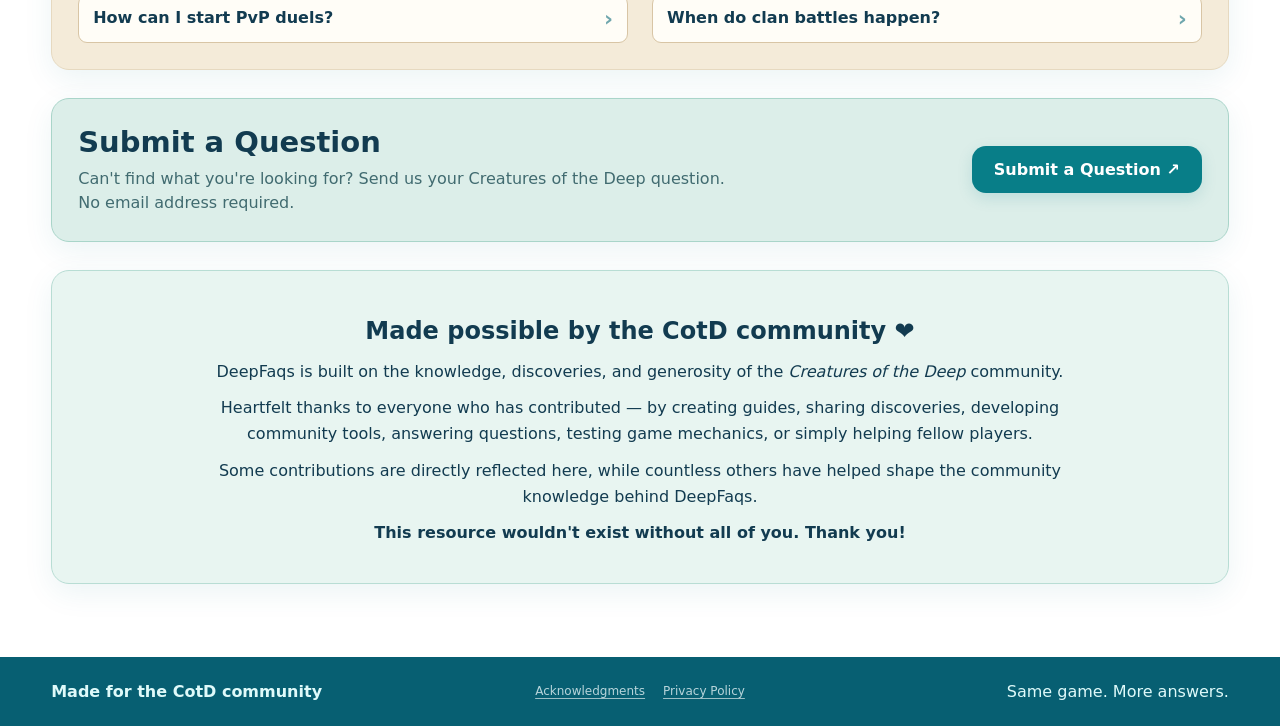
==== commit 01b57b44: "Add files via upload" ====
--- a/index.html
+++ b/index.html
@@ -4,6 +4,7 @@
 <meta charset="utf-8"><meta name="viewport" content="width=device-width,initial-scale=1">
 <title>DeepFaqs — Creatures of the Deep FAQ</title>
 <meta name="description" content="Got questions about Creatures of the Deep? Find quick answers, gameplay tips, and helpful community resources—all in one place! 🎣">
+<link rel="canonical" href="https://deepfaqs.com/">
 <meta property="og:type" content="website">
 <meta property="og:site_name" content="DeepFaqs">
 <meta property="og:title" content="Creatures of the Deep FAQ">
--- a/styles.css
+++ b/styles.css
@@ -267,3 +267,35 @@
   border-color: #d8c5a5;
   border-bottom-color: #d8c5a5;
 }
+
+/* v0.2.10 — search-only expanded FAQ focus (category view unchanged) */
+#searchPanel .search-faq[open],
+#searchPanel .search-faq[open]:nth-child(even),
+#searchPanel .search-faq[open]:nth-child(4n){
+  background:#e4f4fa;
+  border-color:#4b9fc0;
+  box-shadow:0 2px 10px rgba(21,105,143,.12);
+}
+#searchPanel .search-faq[open] summary{color:#075f72}
+#searchPanel .search-faq[open] .search-faq-answer{border-top-color:#b4dce9}
+
+
+/* v0.2.16 — Featured Questions: focused accordion with a warm sand highlight.
+   Only the featured navigation mode is affected; normal categories stay fully open. */
+#categoryPanel.featured-mode .search-faq{padding:0;overflow:hidden}
+#categoryPanel.featured-mode .search-faq summary{list-style:none;display:flex;align-items:center;justify-content:space-between;gap:12px;cursor:pointer;padding:13px 15px;font-size:15px;font-weight:750;color:var(--ink)}
+#categoryPanel.featured-mode .search-faq summary::-webkit-details-marker{display:none}
+#categoryPanel.featured-mode .search-faq summary::after{content:"⌄";font-size:20px;line-height:1;color:#a5824a;flex-shrink:0;transition:transform .15s}
+#categoryPanel.featured-mode .search-faq[open] summary::after{transform:rotate(180deg)}
+#categoryPanel.featured-mode .search-faq summary:focus-visible{outline:2px solid #bb9652;outline-offset:-3px;border-radius:12px}
+#categoryPanel.featured-mode .search-faq-answer{border-top:1px solid #ead9b3;padding:0 15px 14px}
+#categoryPanel.featured-mode .search-faq-answer p:first-child{margin-top:12px}
+#categoryPanel.featured-mode .search-faq[open],
+#categoryPanel.featured-mode .search-faq[open]:nth-child(even),
+#categoryPanel.featured-mode .search-faq[open]:nth-child(4n){background:#fff8e9;border-color:#d7ad57;box-shadow:0 2px 10px rgba(139,105,42,.12)}
+#categoryPanel.featured-mode .search-faq[open] summary{color:#76551d}
+
+/* v0.2.20 — richer blue outline, restrained soft glow; resting search bar unchanged. */
+.hero .search{transition:box-shadow .2s ease}
+.hero .search:focus-within{box-shadow:0 0 0 2px rgba(35,137,207,.86),0 0 16px rgba(31,133,206,.22),0 8px 24px #07576c35}
+@media (prefers-reduced-motion:reduce){.hero .search{transition:none}}
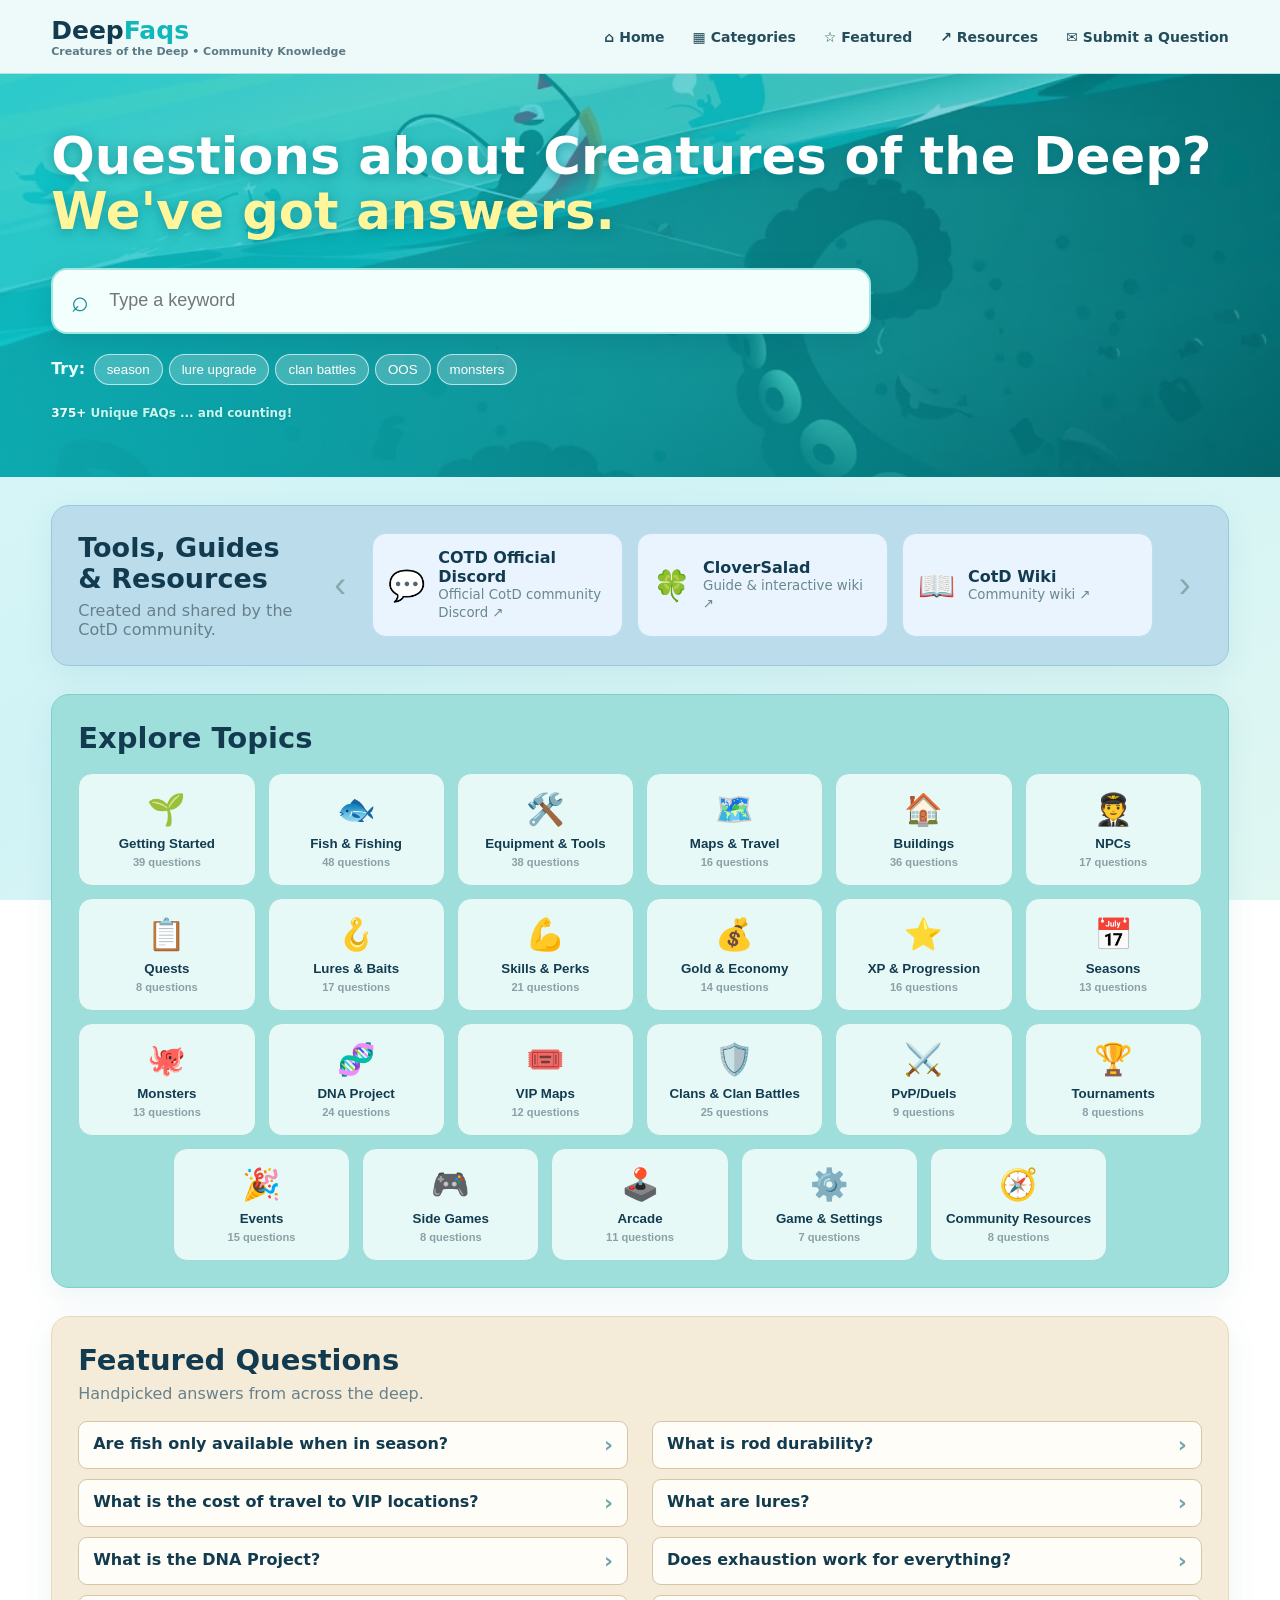
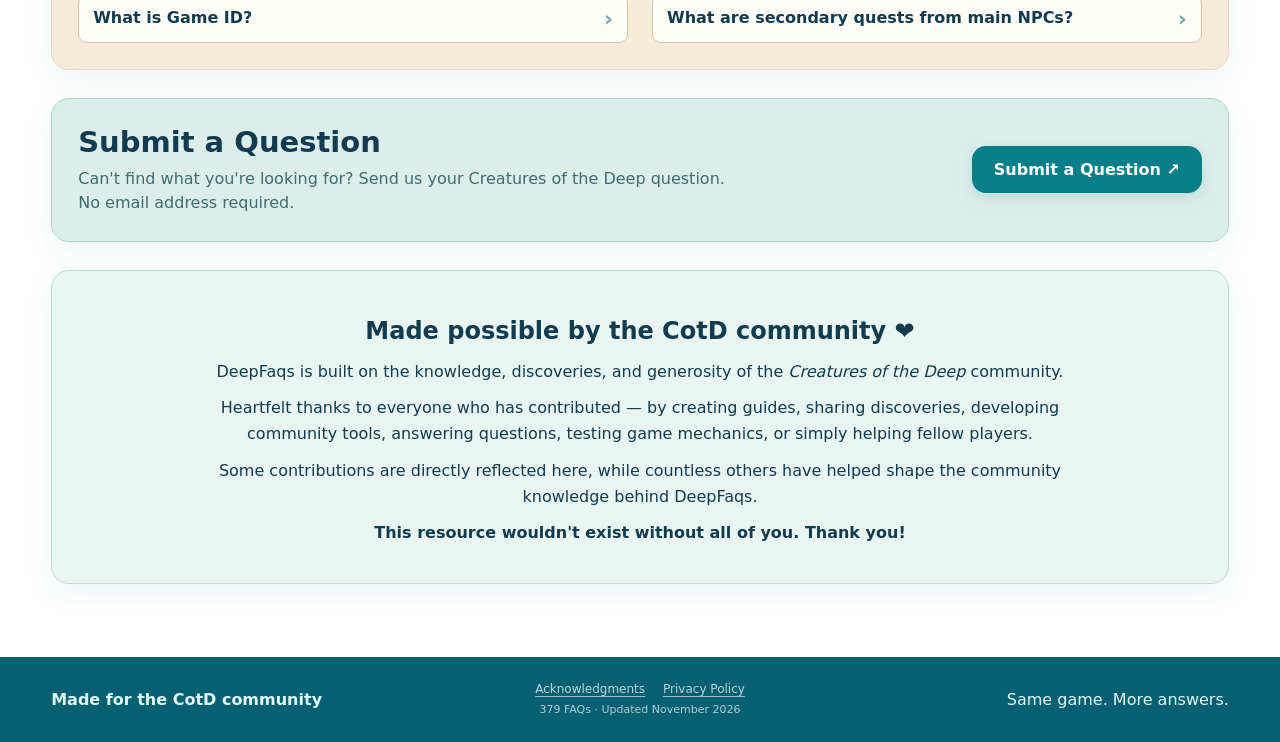
==== commit 3ba22037: "Add files via upload" ====
--- a/index.html
+++ b/index.html
@@ -74,6 +74,6 @@
 </section>
 </main>
 
-<footer><b>Made for the CotD community</b><span class="footer-links"><a href="#acknowledgments">Acknowledgments</a><a href="privacy.html">Privacy Policy</a></span><span>Same game. More answers.</span></footer>
+<footer><b>Made for the CotD community</b><div class="footer-center"><span class="footer-links"><a href="#acknowledgments">Acknowledgments</a><a href="privacy.html">Privacy Policy</a></span><span class="footer-meta"><span id="footerFaqCount">—</span> FAQs · Updated November 2026</span></div><span>Same game. More answers.</span></footer>
 <script src="data.js"></script><script src="app.js"></script>
 </body></html>
--- a/styles.css
+++ b/styles.css
@@ -299,3 +299,8 @@
 .hero .search{transition:box-shadow .2s ease}
 .hero .search:focus-within{box-shadow:0 0 0 2px rgba(35,137,207,.86),0 0 16px rgba(31,133,206,.22),0 8px 24px #07576c35}
 @media (prefers-reduced-motion:reduce){.hero .search{transition:none}}
+
+/* v0.2.27 — quiet FAQ metadata beneath centered footer links */
+footer .footer-center{display:flex;flex-direction:column;align-items:center;justify-content:center;gap:7px;min-width:0}
+footer .footer-meta{display:block;font-size:11px;font-weight:400;color:#a9d0d7;white-space:nowrap;line-height:1.3;text-align:center}
+@media(max-width:650px){footer .footer-center{gap:6px}}
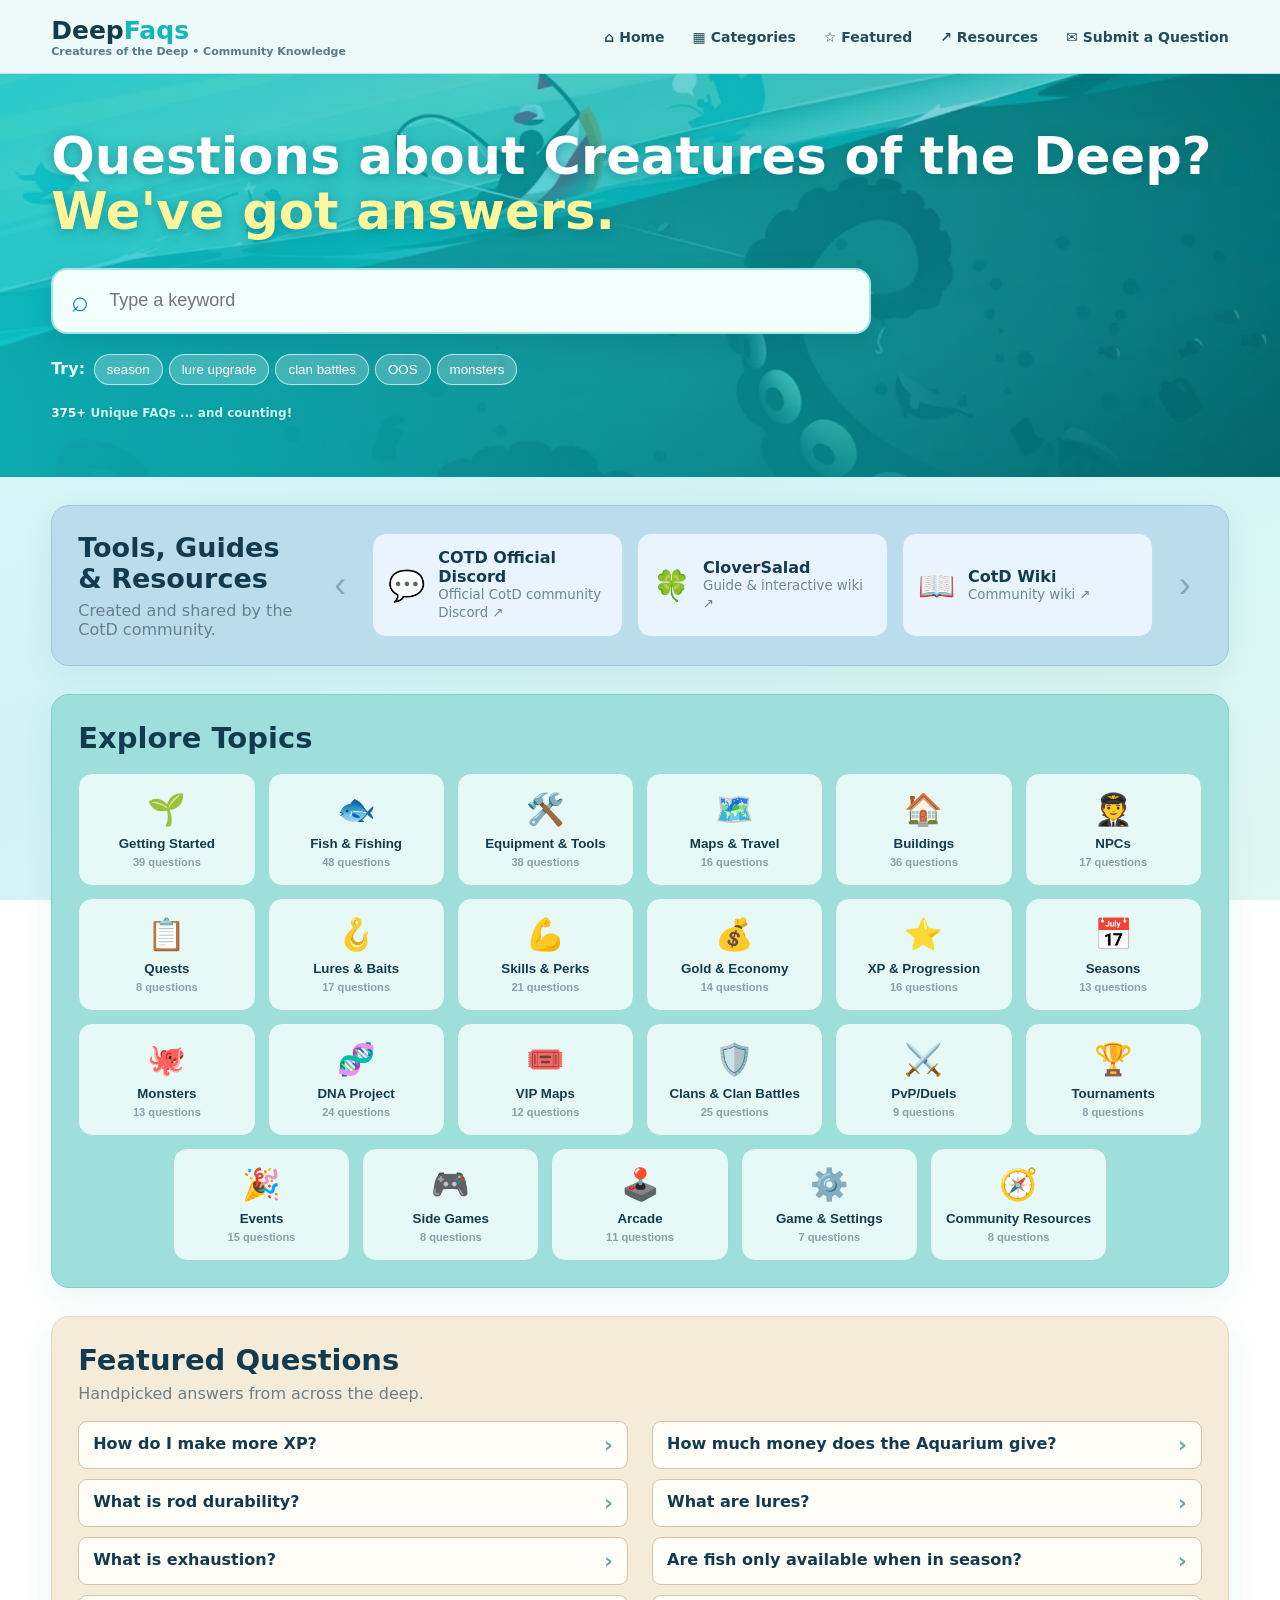
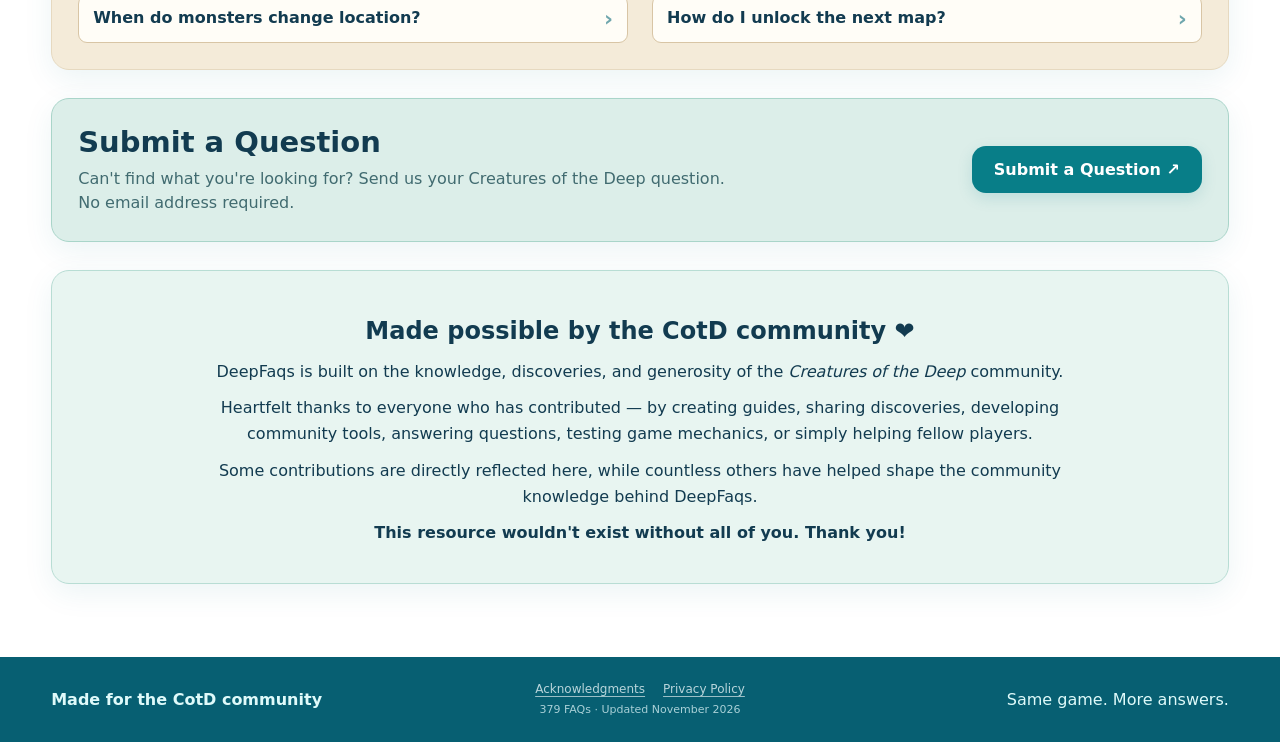
==== commit 2e2eb06b: "Add files via upload" ====
--- a/index.html
+++ b/index.html
@@ -38,6 +38,7 @@
 <section id="searchPanel" class="panel hidden">
  <div class="heading"><h2 id="resultCount" aria-live="polite"></h2><button id="clearSearch">Clear</button></div>
  <div id="results" class="faq-list"></div>
+ <button id="showMoreResults" class="show-more-results" type="button" hidden>Show 10 more</button>
 </section>
 
 <section id="resources" class="panel resources">
--- a/styles.css
+++ b/styles.css
@@ -304,3 +304,9 @@
 footer .footer-center{display:flex;flex-direction:column;align-items:center;justify-content:center;gap:7px;min-width:0}
 footer .footer-meta{display:block;font-size:11px;font-weight:400;color:#a9d0d7;white-space:nowrap;line-height:1.3;text-align:center}
 @media(max-width:650px){footer .footer-center{gap:6px}}
+
+/* v0.2.29: progressive search results */
+.show-more-results{display:block;margin:18px auto 8px;padding:11px 24px;border:1px solid rgba(39,110,150,.35);border-radius:999px;background:rgba(235,249,253,.92);color:#175a79;font:inherit;font-weight:700;cursor:pointer;transition:background .15s,border-color .15s}
+.show-more-results:hover{background:#d9f2fa;border-color:#2789ac}
+.show-more-results:focus-visible{outline:3px solid #248db9;outline-offset:3px}
+.show-more-results[hidden]{display:none}
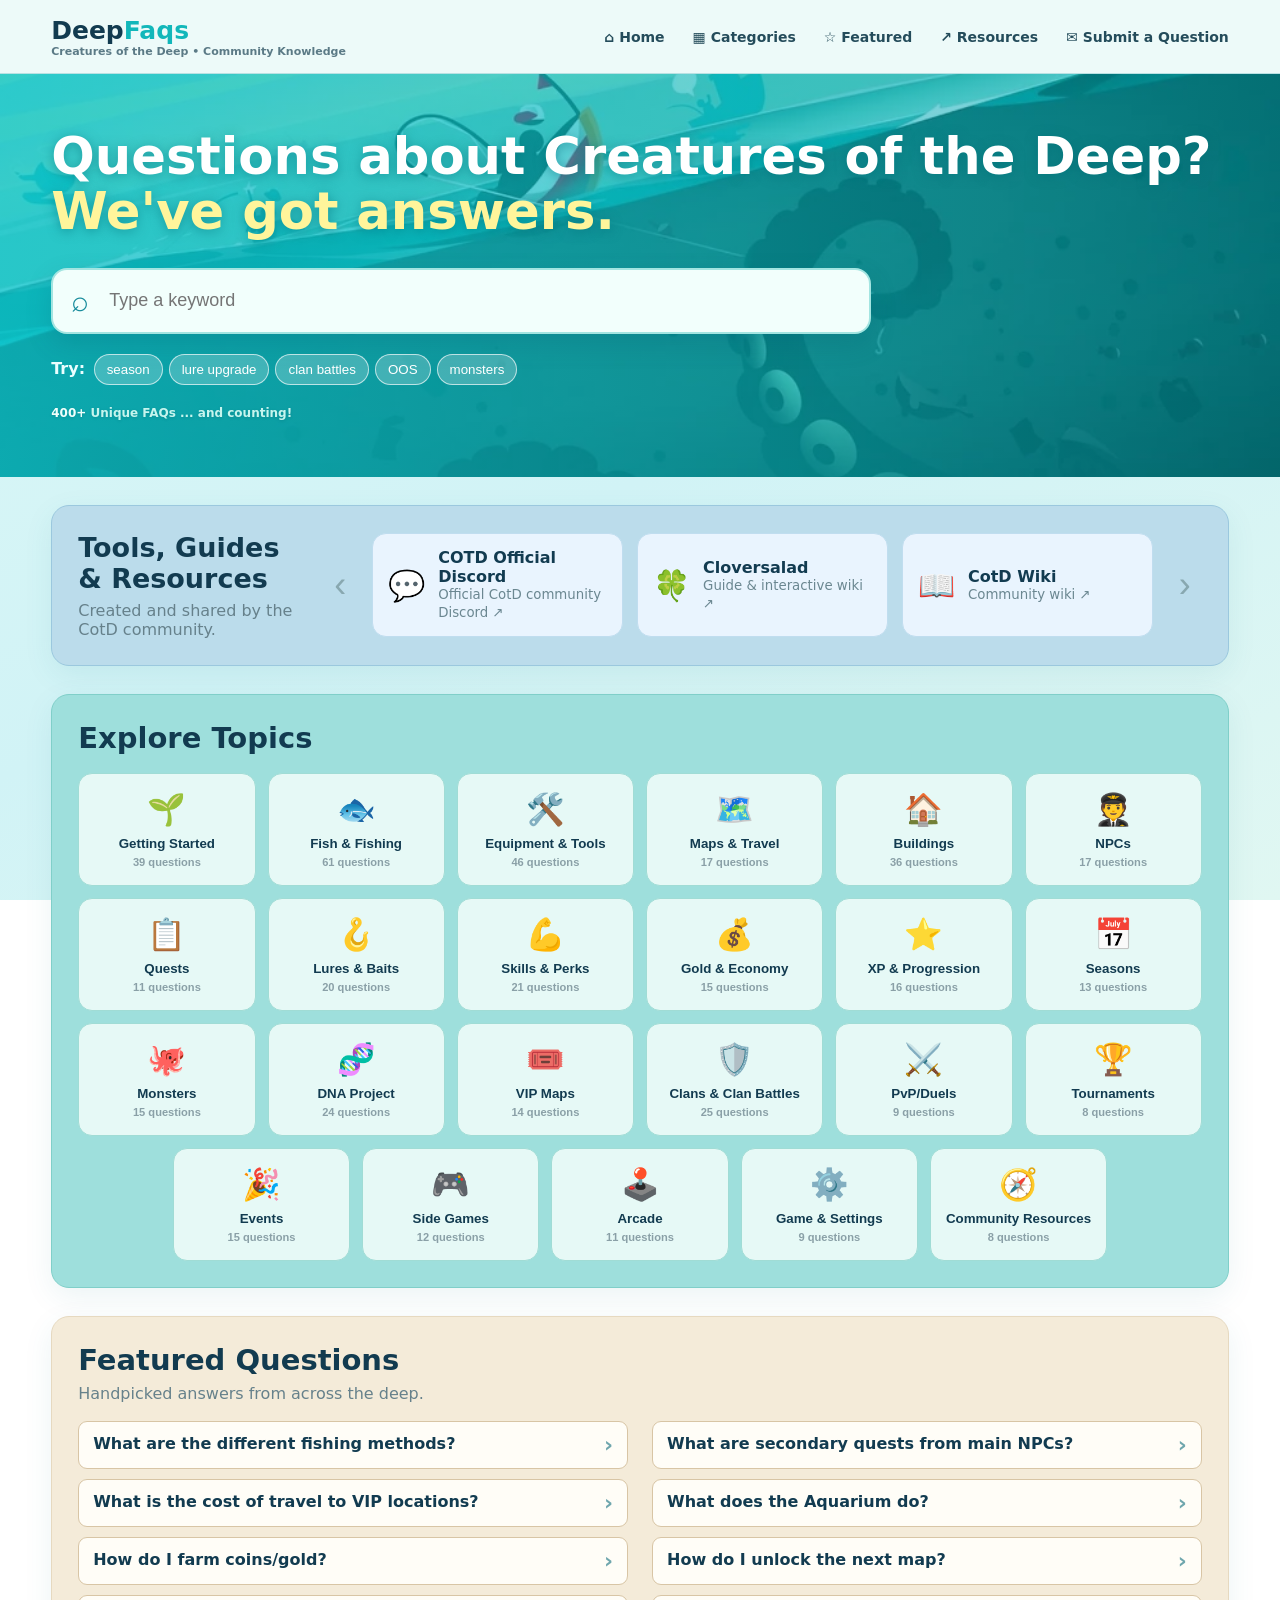
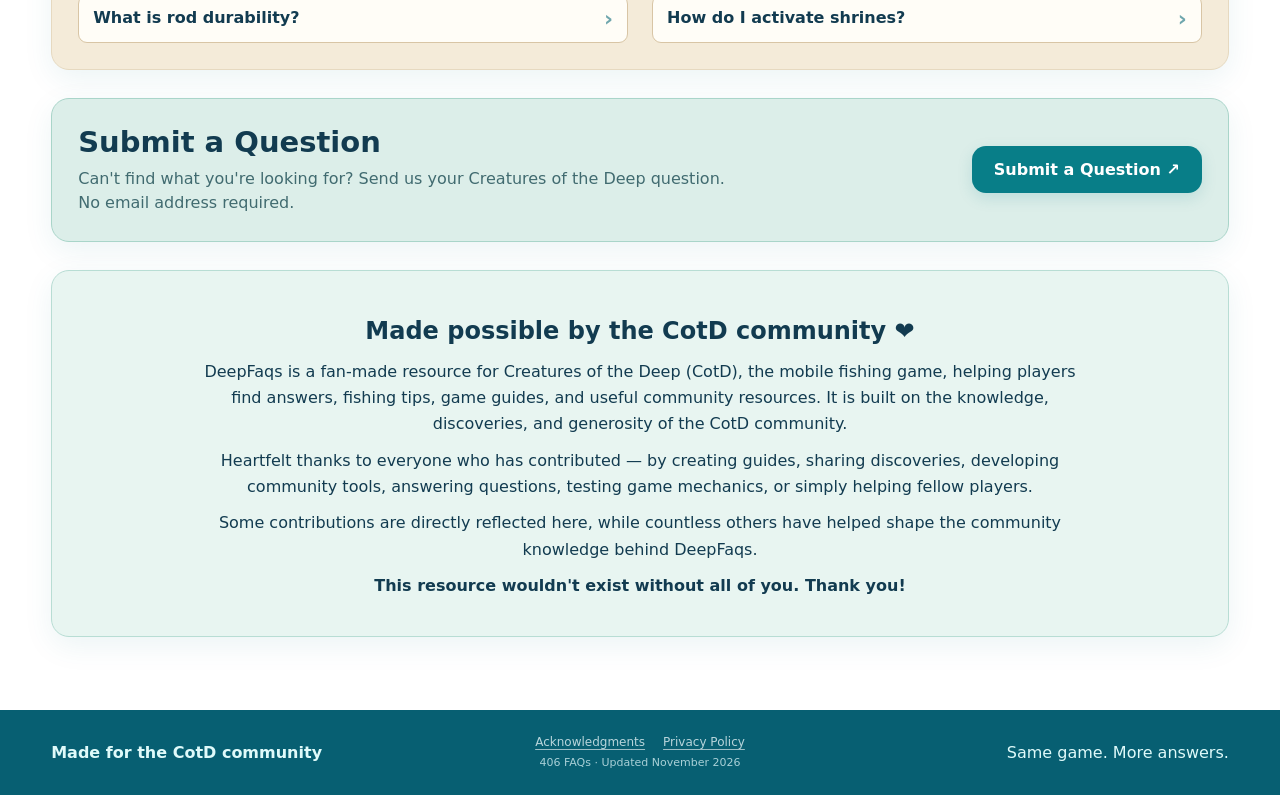
==== commit 63c205ce: "Add files via upload" ====
--- a/index.html
+++ b/index.html
@@ -2,22 +2,53 @@
 <html lang="en">
 <head>
 <meta charset="utf-8"><meta name="viewport" content="width=device-width,initial-scale=1">
-<title>DeepFaqs — Creatures of the Deep FAQ</title>
-<meta name="description" content="Got questions about Creatures of the Deep? Find quick answers, gameplay tips, and helpful community resources—all in one place! 🎣">
+<title>DeepFaqs – Creatures of the Deep Game FAQ, Tips &amp; Guides</title>
+<meta name="description" content="Your community-made FAQ and guide for Creatures of the Deep, the mobile fishing game. Find over 400 answers about fishing, monsters, lures, maps, quests, clans, XP, and more.">
 <link rel="canonical" href="https://deepfaqs.com/">
 <meta property="og:type" content="website">
 <meta property="og:site_name" content="DeepFaqs">
-<meta property="og:title" content="Creatures of the Deep FAQ">
-<meta property="og:description" content="Got questions about Creatures of the Deep? Find quick answers, gameplay tips, and helpful community resources—all in one place! 🎣">
+<meta property="og:title" content="DeepFaqs – Creatures of the Deep Game FAQ, Tips &amp; Guides">
+<meta property="og:description" content="Your community-made FAQ and guide for Creatures of the Deep, the mobile fishing game. Find over 400 answers about fishing, monsters, lures, maps, quests, clans, XP, and more.">
 <meta property="og:url" content="https://deepfaqs.com/">
 <meta name="twitter:card" content="summary">
-<meta name="twitter:title" content="Creatures of the Deep FAQ">
-<meta name="twitter:description" content="Got questions about Creatures of the Deep? Find quick answers, gameplay tips, and helpful community resources—all in one place! 🎣">
+<meta name="twitter:title" content="DeepFaqs – Creatures of the Deep Game FAQ, Tips &amp; Guides">
+<meta name="twitter:description" content="Your community-made FAQ and guide for Creatures of the Deep, the mobile fishing game. Find over 400 answers about fishing, monsters, lures, maps, quests, clans, XP, and more.">
 <link rel="icon" href="favicon.ico" sizes="any">
 <link rel="icon" type="image/png" sizes="32x32" href="assets/favicon-32.png">
 <link rel="icon" type="image/png" sizes="16x16" href="assets/favicon-16.png">
 <link rel="apple-touch-icon" sizes="180x180" href="assets/favicon-180.png">
 <link rel="stylesheet" href="styles.css">
+<script type="application/ld+json">
+{
+  "@context": "https://schema.org",
+  "@graph": [
+    {
+      "@type": "WebSite",
+      "@id": "https://deepfaqs.com/#website",
+      "url": "https://deepfaqs.com/",
+      "name": "DeepFaqs",
+      "description": "Your community-made FAQ and guide for Creatures of the Deep, the mobile fishing game. Find over 400 answers about fishing, monsters, lures, maps, quests, clans, XP, and more.",
+      "inLanguage": "en",
+      "about": {
+        "@type": "VideoGame",
+        "name": "Creatures of the Deep",
+        "alternateName": "CotD"
+      }
+    },
+    {
+      "@type": "WebPage",
+      "@id": "https://deepfaqs.com/#webpage",
+      "url": "https://deepfaqs.com/",
+      "name": "DeepFaqs – Creatures of the Deep Game FAQ, Tips & Guides",
+      "description": "Your community-made FAQ and guide for Creatures of the Deep, the mobile fishing game. Find over 400 answers about fishing, monsters, lures, maps, quests, clans, XP, and more.",
+      "isPartOf": {
+        "@id": "https://deepfaqs.com/#website"
+      },
+      "inLanguage": "en"
+    }
+  ]
+}
+</script>
 </head>
 <body>
 <header>
@@ -67,7 +98,7 @@
 <section id="acknowledgments" class="panel acknowledgments">
  <div class="acknowledgments-inner">
   <h2>Made possible by the CotD community ❤️</h2>
-  <p>DeepFaqs is built on the knowledge, discoveries, and generosity of the <em>Creatures of the Deep</em> community.</p>
+  <p>DeepFaqs is a fan-made resource for Creatures of the Deep (CotD), the mobile fishing game, helping players find answers, fishing tips, game guides, and useful community resources. It is built on the knowledge, discoveries, and generosity of the CotD community.</p>
   <p>Heartfelt thanks to everyone who has contributed — by creating guides, sharing discoveries, developing community tools, answering questions, testing game mechanics, or simply helping fellow players.</p>
   <p>Some contributions are directly reflected here, while countless others have helped shape the community knowledge behind DeepFaqs.</p>
   <p><strong>This resource wouldn't exist without all of you. Thank you!</strong></p>
